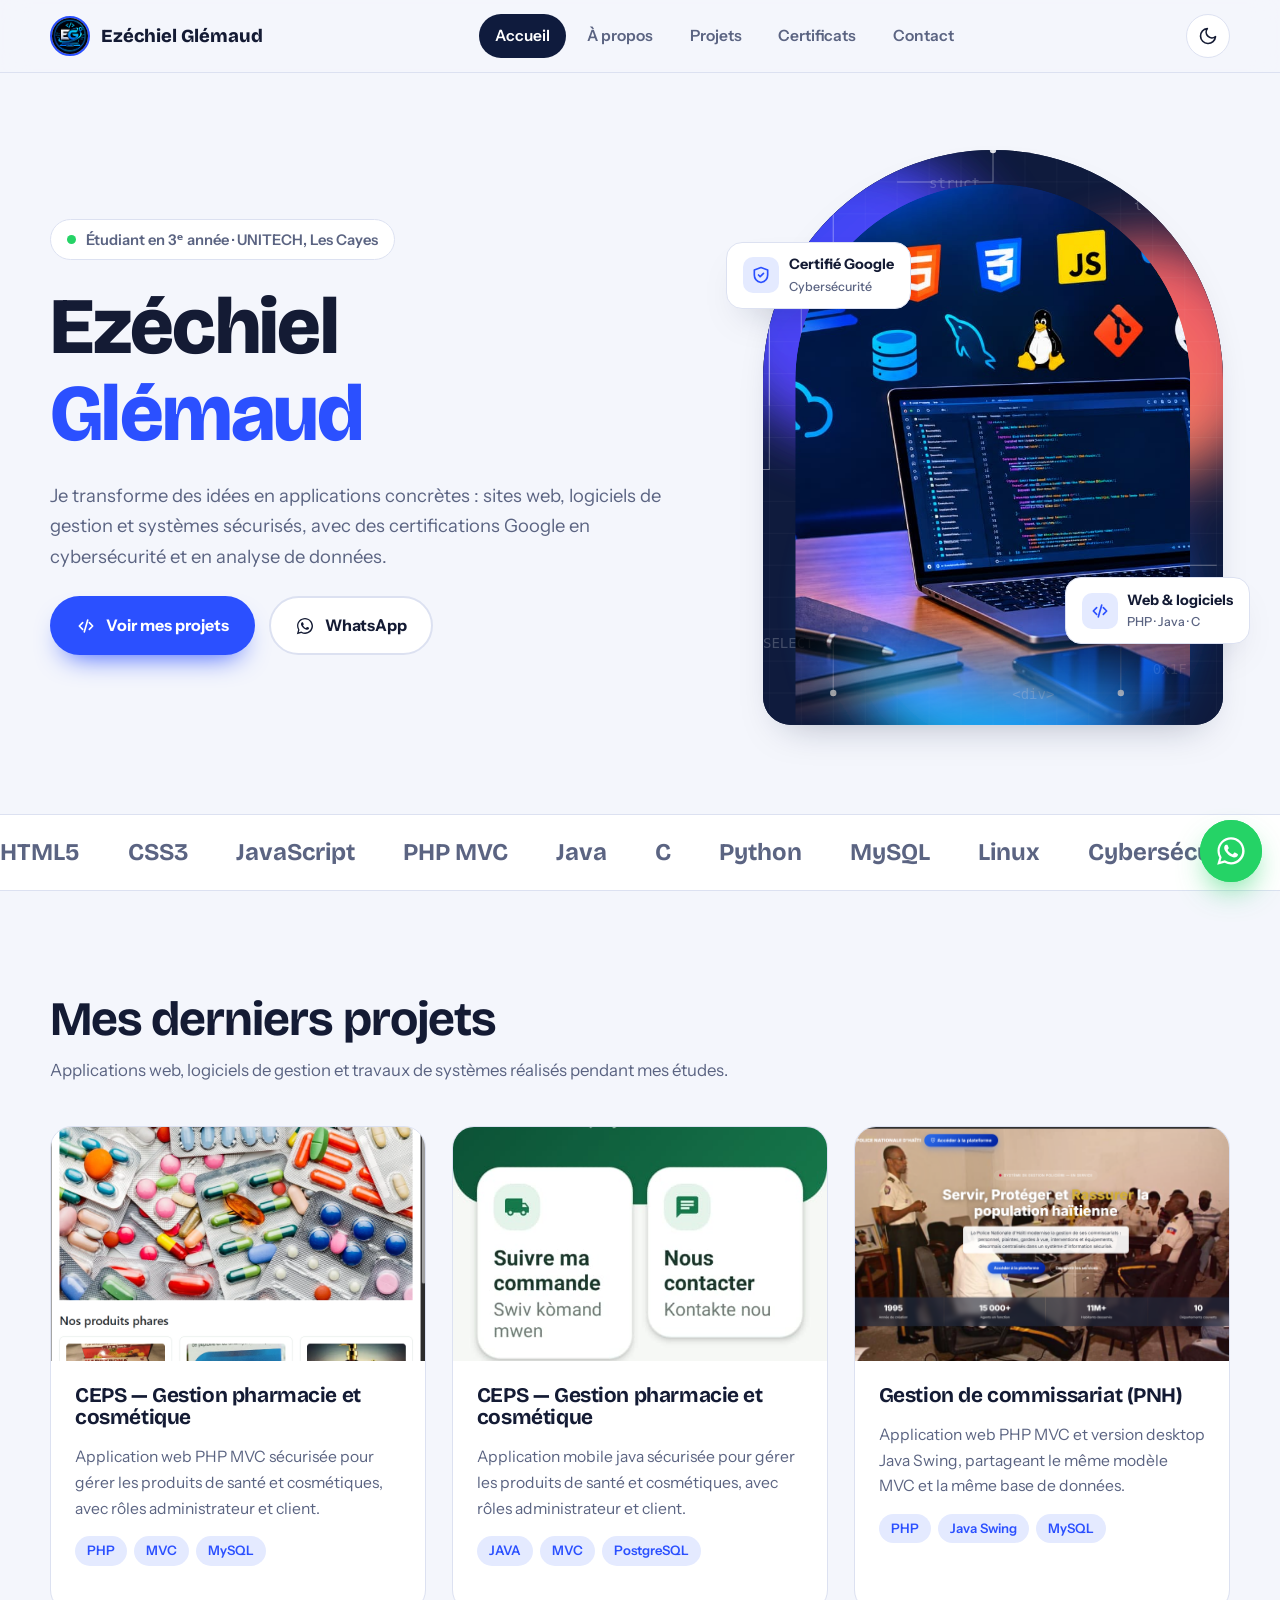
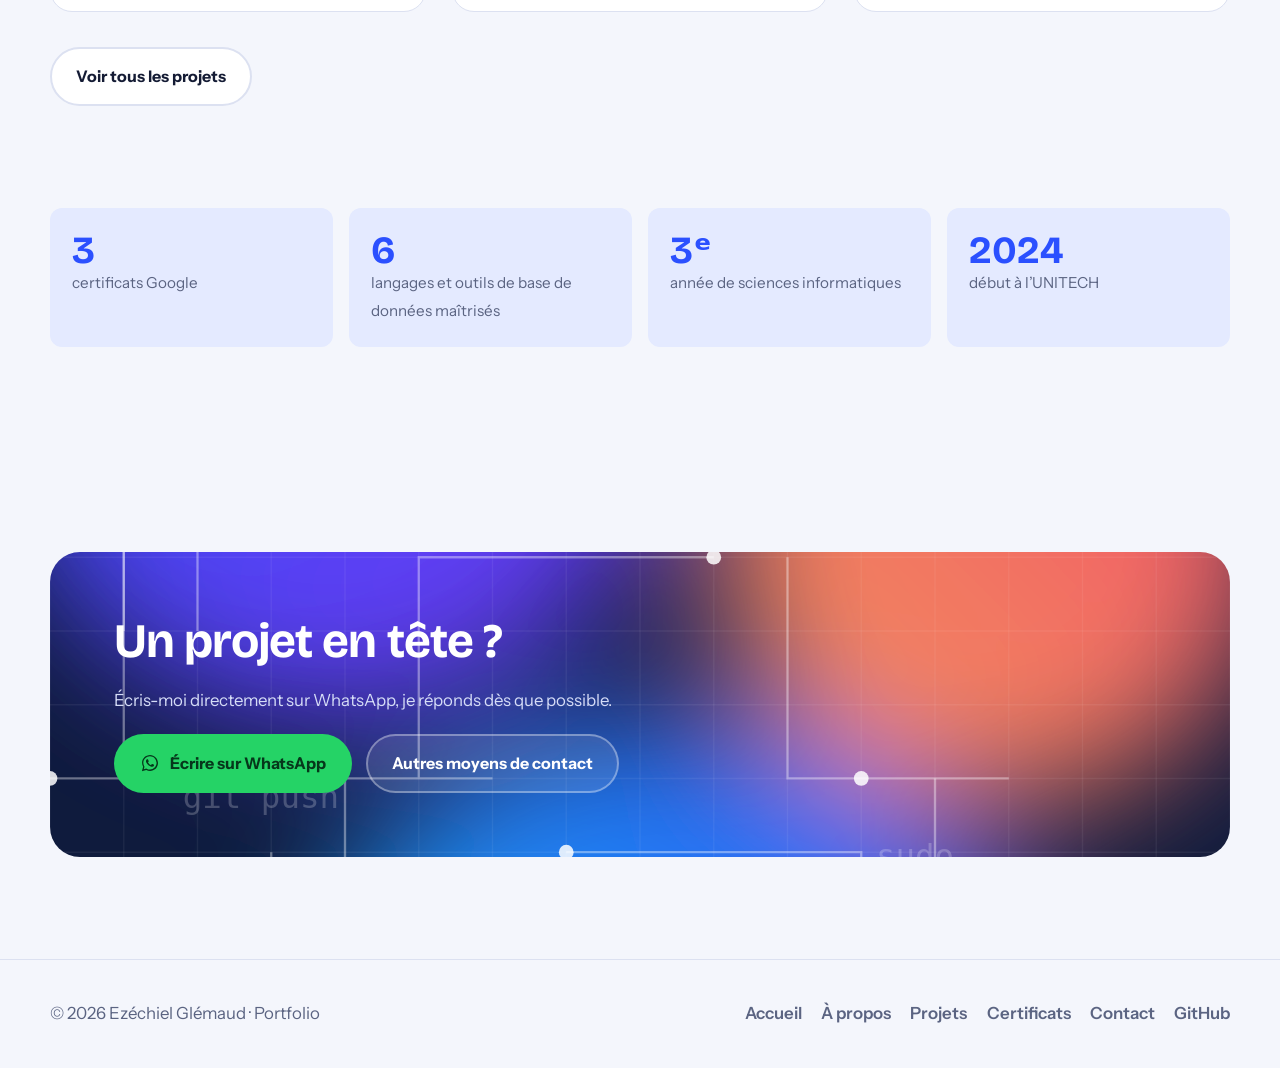
==== index.html @ d7ba4f1f "firjsjs" ====
<!DOCTYPE html>
<html lang="fr" data-theme="light">
<head>
<meta charset="UTF-8">
<meta name="viewport" content="width=device-width, initial-scale=1, viewport-fit=cover">
<title>Ezéchiel Glémaud — Développeur web &amp; cybersécurité</title>
<meta name="description" content="Portfolio d’Ezéchiel Glémaud, étudiant en sciences informatiques à l’UNITECH : développement web, bases de données et cybersécurité.">
<meta name="theme-color" content="#0F1B3D">
<link rel="icon" href="images/art/eg.jpeg">
<link rel="preconnect" href="https://fonts.googleapis.com">
<link rel="preconnect" href="https://fonts.gstatic.com" crossorigin>
<link href="https://fonts.googleapis.com/css2?family=Bricolage+Grotesque:opsz,wght@12..96,600;12..96,700;12..96,800&family=Instrument+Sans:wght@400;500;600;700&display=swap" rel="stylesheet">
<link rel="stylesheet" href="css/style.css">
<script>try{var t=localStorage.getItem('theme');if(t)document.documentElement.setAttribute('data-theme',t)}catch(e){}</script>
</head>
<body>
<div class="progress" aria-hidden="true"><span></span></div>
<a class="sr-only" href="#main">Aller au contenu</a>
<header class="site-header">
  <div class="wrap nav">
    <a class="brand" href="index.html" aria-label="Accueil"><img src="images/art/eg.jpeg" alt=""><span>Ezéchiel Glémaud</span></a>
    <ul class="nav-links" id="menu"><li><a href="index.html" aria-current="page">Accueil</a></li><li><a href="apropos.html">À propos</a></li><li><a href="projets.html">Projets</a></li><li><a href="certificats.html">Certificats</a></li><li><a href="contact.html">Contact</a></li></ul>
    <div class="nav-tools">
      <button class="icon-btn" type="button" data-theme-toggle aria-label="Changer de thème">
        <svg class="theme-moon" viewBox="0 0 24 24" fill="none" stroke="currentColor" stroke-width="2" stroke-linecap="round" stroke-linejoin="round"><path d="M21 12.8A9 9 0 1 1 11.2 3a7 7 0 0 0 9.8 9.8Z"/></svg>
        <svg class="theme-sun" viewBox="0 0 24 24" fill="none" stroke="currentColor" stroke-width="2" stroke-linecap="round" stroke-linejoin="round"><circle cx="12" cy="12" r="4"/><path d="M12 2v2M12 20v2M4.9 4.9l1.4 1.4M17.7 17.7l1.4 1.4M2 12h2M20 12h2M4.9 19.1l1.4-1.4M17.7 6.3l1.4-1.4"/></svg>
      </button>
      <button class="icon-btn menu-btn" type="button" aria-label="Ouvrir le menu" aria-expanded="false" aria-controls="menu">
        <svg viewBox="0 0 24 24" fill="none" stroke="currentColor" stroke-width="2" stroke-linecap="round"><path d="M4 7h16M4 12h16M4 17h16"/></svg>
      </button>
    </div>
  </div>
</header>
<main id="main">

<section class="hero">
  <div class="wrap hero-grid">
    <div class="hero-copy">
      <p class="hero-status"><i></i>Étudiant en 3ᵉ année · UNITECH, Les Cayes</p>
      <h1 class="hero-title"><span class="line"><span>Ezéchiel</span></span><span class="line"><span>Glémaud</span></span></h1>
      <p class="hero-lead">Je transforme des idées en applications concrètes : sites web, logiciels de gestion et systèmes sécurisés, avec des certifications Google en cybersécurité et en analyse de données.</p>
      <div class="btn-row">
        <a class="btn btn-primary" href="projets.html"><svg viewBox="0 0 24 24" fill="none" stroke="currentColor" stroke-width="2" stroke-linecap="round" stroke-linejoin="round" aria-hidden="true"><path d="m8 8-4 4 4 4M16 8l4 4-4 4M14 5l-4 14"/></svg>Voir mes projets</a>
        <a class="btn btn-ghost" data-link="whatsapp" href="#"><svg viewBox="0 0 32 32" fill="currentColor" aria-hidden="true"><path d="M16.04 3C9 3 3.28 8.72 3.28 15.76c0 2.25.59 4.45 1.71 6.38L3 29l7.05-1.85a12.74 12.74 0 0 0 6 1.53h.01c7.04 0 12.76-5.72 12.76-12.76C28.82 8.88 23.08 3 16.04 3Zm0 23.5h-.01a10.6 10.6 0 0 1-5.4-1.48l-.39-.23-4.18 1.1 1.12-4.07-.25-.42a10.57 10.57 0 0 1-1.62-5.64c0-5.85 4.76-10.6 10.62-10.6 2.84 0 5.5 1.1 7.5 3.1a10.52 10.52 0 0 1 3.1 7.5c0 5.85-4.77 10.74-10.49 10.74Zm5.82-7.94c-.32-.16-1.89-.93-2.18-1.04-.29-.11-.5-.16-.71.16-.21.32-.82 1.04-1 1.25-.19.21-.37.24-.69.08-.32-.16-1.35-.5-2.57-1.59-.95-.85-1.59-1.9-1.78-2.22-.19-.32-.02-.49.14-.65.14-.14.32-.37.48-.56.16-.19.21-.32.32-.53.11-.21.05-.4-.03-.56-.08-.16-.71-1.72-.98-2.35-.26-.62-.52-.53-.71-.54h-.61c-.21 0-.56.08-.85.4-.29.32-1.11 1.09-1.11 2.66s1.14 3.09 1.3 3.3c.16.21 2.24 3.42 5.43 4.8.76.33 1.35.52 1.81.67.76.24 1.45.21 2 .13.61-.09 1.89-.77 2.15-1.52.27-.75.27-1.39.19-1.52-.08-.13-.29-.21-.61-.37Z"/></svg>WhatsApp</a>
      </div>
    </div>
    <div class="hero-visual">
      <div class="hero-card">
        <img class="art" src="images/art/hero-art.svg" alt="">
        <img class="photo" src="images/art/accueil.jpeg" alt="informaticien">
      </div>
      <div class="float-chip chip-a"><span class="dot"><svg viewBox="0 0 24 24" fill="none" stroke="currentColor" stroke-width="2" stroke-linecap="round" stroke-linejoin="round" aria-hidden="true"><path d="M12 3l8 3v6c0 5-3.5 8-8 9-4.5-1-8-4-8-9V6l8-3Z"/><path d="m9 12 2 2 4-4"/></svg></span><span>Certifié Google<small>Cybersécurité</small></span></div>
      <div class="float-chip chip-b"><span class="dot"><svg viewBox="0 0 24 24" fill="none" stroke="currentColor" stroke-width="2" stroke-linecap="round" stroke-linejoin="round" aria-hidden="true"><path d="m8 8-4 4 4 4M16 8l4 4-4 4M14 5l-4 14"/></svg></span><span>Web &amp; logiciels<small>PHP · Java · C</small></span></div>
    </div>
  </div>
</section>

<div class="marquee" aria-hidden="true"><div class="marquee-track"><span>HTML5</span><span>CSS3</span><span>JavaScript</span><span>PHP MVC</span><span>Java</span><span>C</span><span>Python</span><span>MySQL</span><span>Linux</span><span>Cybersécurité</span><span>Git &amp; GitHub</span></div></div>

<section>
  <div class="wrap">
    <div class="section-head reveal">
      <h2>Mes derniers projets</h2>
      <p>Applications web, logiciels de gestion et travaux de systèmes réalisés pendant mes études.</p>
    </div>
    <div class="projects" id="featured"></div>
    <div class="btn-row reveal" style="margin-top:2.2rem"><a class="btn btn-ghost" href="projets.html">Voir tous les projets</a></div>
  </div>
</section>

<section style="padding-top:0">
  <div class="wrap">
    <div class="stats reveal">
      <div class="stat"><strong>3</strong><span>certificats Google</span></div>
      <div class="stat"><strong>6</strong><span>langages et outils de base de données maîtrisés</span></div>
      <div class="stat"><strong>3ᵉ</strong><span>année de sciences informatiques</span></div>
      <div class="stat"><strong>2024</strong><span>début à l’UNITECH</span></div>
    </div>
  </div>
</section>
<section>
  <div class="wrap">
    <div class="cta reveal">
      <h2>Un projet en tête ?</h2>
      <p>Écris-moi directement sur WhatsApp, je réponds dès que possible.</p>
      <div class="btn-row">
        <a class="btn btn-wa" data-link="whatsapp" href="#"><svg viewBox="0 0 32 32" fill="currentColor" aria-hidden="true"><path d="M16.04 3C9 3 3.28 8.72 3.28 15.76c0 2.25.59 4.45 1.71 6.38L3 29l7.05-1.85a12.74 12.74 0 0 0 6 1.53h.01c7.04 0 12.76-5.72 12.76-12.76C28.82 8.88 23.08 3 16.04 3Zm0 23.5h-.01a10.6 10.6 0 0 1-5.4-1.48l-.39-.23-4.18 1.1 1.12-4.07-.25-.42a10.57 10.57 0 0 1-1.62-5.64c0-5.85 4.76-10.6 10.62-10.6 2.84 0 5.5 1.1 7.5 3.1a10.52 10.52 0 0 1 3.1 7.5c0 5.85-4.77 10.74-10.49 10.74Zm5.82-7.94c-.32-.16-1.89-.93-2.18-1.04-.29-.11-.5-.16-.71.16-.21.32-.82 1.04-1 1.25-.19.21-.37.24-.69.08-.32-.16-1.35-.5-2.57-1.59-.95-.85-1.59-1.9-1.78-2.22-.19-.32-.02-.49.14-.65.14-.14.32-.37.48-.56.16-.19.21-.32.32-.53.11-.21.05-.4-.03-.56-.08-.16-.71-1.72-.98-2.35-.26-.62-.52-.53-.71-.54h-.61c-.21 0-.56.08-.85.4-.29.32-1.11 1.09-1.11 2.66s1.14 3.09 1.3 3.3c.16.21 2.24 3.42 5.43 4.8.76.33 1.35.52 1.81.67.76.24 1.45.21 2 .13.61-.09 1.89-.77 2.15-1.52.27-.75.27-1.39.19-1.52-.08-.13-.29-.21-.61-.37Z"/></svg>Écrire sur WhatsApp</a>
        <a class="btn btn-ghost" href="contact.html">Autres moyens de contact</a>
      </div>
    </div>
  </div>
</section>
</main>
<footer class="site-footer">
  <div class="wrap footer-row">
    <p>© <span data-year>2026</span> Ezéchiel Glémaud · Portfolio</p>
    <ul class="footer-links"><li><a href="index.html">Accueil</a></li><li><a href="apropos.html">À propos</a></li><li><a href="projets.html">Projets</a></li><li><a href="certificats.html">Certificats</a></li><li><a href="contact.html">Contact</a></li><li><a data-link="github" href="#">GitHub</a></li></ul>
  </div>
</footer>

<a class="wa-float" data-link="whatsapp" href="#" aria-label="Me contacter sur WhatsApp">
  <span class="wa-label">Discutons sur WhatsApp</span>
  <span class="wa-btn"><svg viewBox="0 0 32 32" fill="currentColor" aria-hidden="true"><path d="M16.04 3C9 3 3.28 8.72 3.28 15.76c0 2.25.59 4.45 1.71 6.38L3 29l7.05-1.85a12.74 12.74 0 0 0 6 1.53h.01c7.04 0 12.76-5.72 12.76-12.76C28.82 8.88 23.08 3 16.04 3Zm0 23.5h-.01a10.6 10.6 0 0 1-5.4-1.48l-.39-.23-4.18 1.1 1.12-4.07-.25-.42a10.57 10.57 0 0 1-1.62-5.64c0-5.85 4.76-10.6 10.62-10.6 2.84 0 5.5 1.1 7.5 3.1a10.52 10.52 0 0 1 3.1 7.5c0 5.85-4.77 10.74-10.49 10.74Zm5.82-7.94c-.32-.16-1.89-.93-2.18-1.04-.29-.11-.5-.16-.71.16-.21.32-.82 1.04-1 1.25-.19.21-.37.24-.69.08-.32-.16-1.35-.5-2.57-1.59-.95-.85-1.59-1.9-1.78-2.22-.19-.32-.02-.49.14-.65.14-.14.32-.37.48-.56.16-.19.21-.32.32-.53.11-.21.05-.4-.03-.56-.08-.16-.71-1.72-.98-2.35-.26-.62-.52-.53-.71-.54h-.61c-.21 0-.56.08-.85.4-.29.32-1.11 1.09-1.11 2.66s1.14 3.09 1.3 3.3c.16.21 2.24 3.42 5.43 4.8.76.33 1.35.52 1.81.67.76.24 1.45.21 2 .13.61-.09 1.89-.77 2.15-1.52.27-.75.27-1.39.19-1.52-.08-.13-.29-.21-.61-.37Z"/></svg></span>
</a>

<script src="js/config.js"></script>
<script src="js/main.js"></script>
<script src="js/projects-data.js"></script>
<script src="js/projects.js"></script>
</body>
</html>
---- css/style.css ----
/* ==========================================================
   Portfolio — Ezéchiel Glémaud
   Tokens → base → layout → composants → pages → responsive
   ========================================================== */
:root{
  --ink:#0F1B3D;
  --cobalt:#2B50FF;
  --cobalt-soft:#E4EAFF;
  --red:#E0314B;
  --bg:#F4F6FC;
  --card:#FFFFFF;
  --text:#141B34;
  --muted:#5B6482;
  --line:#DCE1F1;
  --shadow:0 18px 40px -22px rgba(15,27,61,.35);
  --radius:22px;
  --radius-sm:12px;
  --font-display:'Bricolage Grotesque','Segoe UI',system-ui,sans-serif;
  --font-body:'Instrument Sans','Segoe UI',system-ui,sans-serif;
  --wrap:1180px;
}
[data-theme="dark"]{
  --bg:#0A1128;
  --card:#121C3D;
  --text:#EAEFFF;
  --muted:#9AA6CC;
  --line:#22305F;
  --cobalt-soft:#1A2858;
  --shadow:0 18px 40px -22px rgba(0,0,0,.7);
}

*,*::before,*::after{box-sizing:border-box;margin:0;padding:0}
html{scroll-behavior:smooth;-webkit-text-size-adjust:100%}
body{
  font-family:var(--font-body);
  background:var(--bg);
  color:var(--text);
  line-height:1.65;
  font-size:1.05rem;
  overflow-x:hidden;
}
img,svg{display:block;max-width:100%}
a{color:inherit}
:focus-visible{outline:3px solid var(--cobalt);outline-offset:3px;border-radius:6px}
.sr-only{position:absolute;width:1px;height:1px;overflow:hidden;clip:rect(0 0 0 0);white-space:nowrap}

h1,h2,h3{font-family:var(--font-display);line-height:1.08;letter-spacing:-.02em}
h1{font-size:clamp(2.6rem,6.4vw,5rem);font-weight:800}
h2{font-size:clamp(1.9rem,4vw,3rem);font-weight:700}
h3{font-size:1.3rem;font-weight:700}
p{max-width:68ch}

.wrap{width:min(var(--wrap),100% - 2.5rem);margin-inline:auto}
section{padding-block:clamp(3.5rem,8vw,6.5rem)}
.section-head{margin-bottom:2.6rem;display:grid;gap:.7rem}
.section-head p{color:var(--muted)}

/* ---------- barre de progression ---------- */
.progress{position:fixed;inset:0 0 auto 0;height:4px;z-index:200;background:transparent}
.progress span{display:block;height:100%;width:0;background:linear-gradient(90deg,var(--cobalt),var(--red))}

/* ---------- navigation ---------- */
.site-header{
  position:sticky;top:0;z-index:100;
  backdrop-filter:blur(14px);
  background:color-mix(in srgb,var(--bg) 82%,transparent);
  border-bottom:1px solid var(--line);
}
.nav{display:flex;align-items:center;justify-content:space-between;gap:1rem;height:72px}
.brand{display:flex;align-items:center;gap:.7rem;text-decoration:none;font-family:var(--font-display);font-weight:800;font-size:1.15rem}
.brand img{width:40px;height:40px;border-radius:50%;object-fit:cover;object-position:50% 20%;border:2px solid var(--cobalt)}
.nav-links{display:flex;align-items:center;gap:.3rem;list-style:none}
.nav-links a{
  display:block;padding:.55rem 1rem;border-radius:999px;text-decoration:none;font-weight:600;font-size:.97rem;color:var(--muted);
  transition:background .2s,color .2s;
}
.nav-links a:hover{background:var(--cobalt-soft);color:var(--text)}
.nav-links a[aria-current="page"]{background:var(--ink);color:#fff}
[data-theme="dark"] .nav-links a[aria-current="page"]{background:var(--cobalt)}
.nav-tools{display:flex;align-items:center;gap:.6rem}
.icon-btn{
  width:44px;height:44px;border-radius:50%;border:1px solid var(--line);background:var(--card);color:var(--text);
  display:grid;place-items:center;cursor:pointer;transition:transform .2s,border-color .2s;
}
.icon-btn:hover{border-color:var(--cobalt);transform:translateY(-2px)}
.icon-btn svg{width:20px;height:20px}
.menu-btn{display:none}
.theme-sun{display:none}
[data-theme="dark"] .theme-sun{display:block}
[data-theme="dark"] .theme-moon{display:none}

/* ---------- boutons ---------- */
.btn{
  display:inline-flex;align-items:center;gap:.6rem;padding:.9rem 1.5rem;border-radius:999px;
  font-weight:700;font-size:1rem;text-decoration:none;border:2px solid transparent;cursor:pointer;
  font-family:inherit;transition:transform .2s,box-shadow .2s,background .2s;
}
.btn:hover{transform:translateY(-3px)}
.btn-primary{background:var(--cobalt);color:#fff;box-shadow:0 14px 28px -14px var(--cobalt)}
.btn-ghost{border-color:var(--line);background:var(--card);color:var(--text)}
.btn-ghost:hover{border-color:var(--cobalt)}
.btn-wa{background:#25D366;color:#06371b}
.btn svg{width:20px;height:20px}
.btn-row{display:flex;flex-wrap:wrap;gap:.9rem}

/* ---------- hero ---------- */
.hero{padding-block:clamp(2.5rem,6vw,5rem) clamp(3rem,7vw,6rem);position:relative}
.hero-grid{display:grid;grid-template-columns:1.15fr .85fr;gap:clamp(2rem,5vw,4.5rem);align-items:center}
.hero-copy{display:grid;gap:1.5rem}
.hero-status{
  display:inline-flex;align-items:center;gap:.6rem;width:fit-content;padding:.45rem 1rem;border-radius:999px;
  background:var(--card);border:1px solid var(--line);font-weight:600;font-size:.92rem;color:var(--muted);
}
.hero-status i{width:9px;height:9px;border-radius:50%;background:#25D366;box-shadow:0 0 0 0 rgba(37,211,102,.6);animation:pulse 2.2s infinite}
@keyframes pulse{70%{box-shadow:0 0 0 10px rgba(37,211,102,0)}100%{box-shadow:0 0 0 0 rgba(37,211,102,0)}}
.hero h1 .line{display:block;overflow:hidden}
.hero h1 .line span{display:block;transform:translateY(105%);animation:rise .9s cubic-bezier(.2,.8,.2,1) forwards}
.hero h1 .line:nth-child(2) span{animation-delay:.12s;color:var(--cobalt)}
@keyframes rise{to{transform:none}}
.hero-role{font-family:var(--font-display);font-size:clamp(1.2rem,2.4vw,1.7rem);font-weight:600;min-height:2.2rem}
.hero-role .typed::after{content:"";display:inline-block;width:3px;height:1.1em;background:var(--cobalt);margin-left:4px;vertical-align:-.15em;animation:blink 1s steps(1) infinite}
@keyframes blink{50%{opacity:0}}
.hero-lead{color:var(--muted);font-size:1.15rem}
.hero-copy > *{opacity:0;animation:fade .8s ease forwards}
.hero-copy > *:nth-child(1){animation-delay:.05s}
.hero-copy > .hero-title{opacity:1;animation:none}
.hero-copy > *:nth-child(3){animation-delay:.45s}
.hero-copy > *:nth-child(4){animation-delay:.6s}
.hero-copy > *:nth-child(5){animation-delay:.75s}
@keyframes fade{to{opacity:1}}

.hero-visual{position:relative;justify-self:center;width:min(100%,460px);aspect-ratio:4/5;perspective:900px}
.hero-card{
  position:absolute;inset:0;border-radius:230px 230px 28px 28px;overflow:hidden;background:var(--ink);
  box-shadow:var(--shadow);transform-style:preserve-3d;transition:transform .15s ease-out;
}
.hero-card .art{position:absolute;inset:0;width:100%;height:100%;object-fit:cover}
.hero-card .photo{
  position:absolute;left:50%;bottom:0;width:86%;height:94%;transform:translateX(-50%);
  object-fit:cover;object-position:50% 0;border-radius:200px 200px 0 0;
  -webkit-mask-image:linear-gradient(#000 80%,transparent);mask-image:linear-gradient(#000 80%,transparent);
}
.float-chip{
  position:absolute;display:flex;align-items:center;gap:.6rem;padding:.65rem 1rem;border-radius:16px;
  background:var(--card);border:1px solid var(--line);box-shadow:var(--shadow);font-weight:700;font-size:.9rem;
  animation:bob 5s ease-in-out infinite;
}
.float-chip small{display:block;color:var(--muted);font-weight:500;font-size:.78rem}
.float-chip .dot{width:36px;height:36px;border-radius:10px;display:grid;place-items:center;background:var(--cobalt-soft);color:var(--cobalt)}
.float-chip .dot svg{width:20px;height:20px}
.chip-a{left:-8%;top:16%}
.chip-b{right:-6%;bottom:14%;animation-delay:-2.4s}
@keyframes bob{50%{transform:translateY(-10px)}}

/* ---------- bandeau compétences ---------- */
.marquee{border-block:1px solid var(--line);overflow:hidden;padding:1.1rem 0;background:var(--card)}
.marquee-track{display:flex;gap:3rem;width:max-content;animation:scroll 32s linear infinite}

.marquee span{font-family:var(--font-display);font-size:1.5rem;font-weight:700;white-space:nowrap;color:var(--muted)}
.marquee span::after{margin-left:3rem;color:var(--red)}
@keyframes scroll{to{transform:translateX(-50%)}}

/* ---------- cartes & grilles ---------- */
.card{background:var(--card);border:1px solid var(--line);border-radius:var(--radius);padding:1.8rem}
.grid-3{display:grid;grid-template-columns:repeat(3,1fr);gap:1.4rem}
.grid-2{display:grid;grid-template-columns:repeat(2,1fr);gap:1.4rem}

.stats{display:grid;grid-template-columns:repeat(4,1fr);gap:1rem}
.stat{padding:1.4rem;border-radius:var(--radius-sm);background:var(--cobalt-soft)}
.stat strong{display:block;font-family:var(--font-display);font-size:2.4rem;line-height:1;color:var(--cobalt)}
.stat span{color:var(--muted);font-size:.95rem}

/* ---------- projets ---------- */
.projects{display:grid;grid-template-columns:repeat(3,1fr);gap:1.6rem}
.project{
  background:var(--card);border:1px solid var(--line);border-radius:var(--radius);overflow:hidden;
  display:flex;flex-direction:column;transition:transform .3s,box-shadow .3s;
}
.project:hover{transform:translateY(-6px);box-shadow:var(--shadow)}
.project-cover{aspect-ratio:16/10;overflow:hidden;background:var(--ink)}
.project-cover img{width:100%;height:100%;object-fit:cover;transition:transform .6s}
.project:hover .project-cover img{transform:scale(1.06)}
.project-body{padding:1.5rem;display:flex;flex-direction:column;gap:.9rem;flex:1}
.project-body p{color:var(--muted);font-size:.98rem}
.tags{display:flex;flex-wrap:wrap;gap:.45rem}
.tag{padding:.25rem .75rem;border-radius:999px;background:var(--cobalt-soft);color:var(--cobalt);font-weight:600;font-size:.82rem}
[data-theme="dark"] .tag{color:#9DB2FF}
.project-links{margin-top:auto;display:flex;gap:.6rem;flex-wrap:wrap;padding-top:.4rem}
.link-pill{
  display:inline-flex;align-items:center;gap:.45rem;padding:.5rem 1rem;border-radius:999px;border:1px solid var(--line);
  text-decoration:none;font-weight:700;font-size:.9rem;transition:background .2s,border-color .2s;
}
.link-pill:hover{border-color:var(--cobalt);background:var(--cobalt-soft)}
.link-pill svg{width:17px;height:17px}
.del-btn{margin-left:auto;border:0;background:transparent;color:var(--red);font:inherit;font-weight:700;font-size:.85rem;cursor:pointer}

.toolbar{display:flex;flex-wrap:wrap;gap:.6rem;align-items:center;justify-content:space-between;margin-bottom:2rem}
.filters{display:flex;flex-wrap:wrap;gap:.5rem}
.filter{
  padding:.55rem 1.1rem;border-radius:999px;border:1px solid var(--line);background:var(--card);color:var(--text);
  font:inherit;font-weight:600;font-size:.93rem;cursor:pointer;transition:all .2s;
}
.filter:hover{border-color:var(--cobalt)}
.filter.active{background:var(--ink);color:#fff;border-color:var(--ink)}
[data-theme="dark"] .filter.active{background:var(--cobalt);border-color:var(--cobalt)}
.empty{padding:3rem;text-align:center;color:var(--muted);border:2px dashed var(--line);border-radius:var(--radius)}

/* ---------- formulaire / dialog ---------- */
dialog{
  border:0;border-radius:var(--radius);padding:0;width:min(560px,calc(100% - 2rem));background:var(--card);color:var(--text);
  box-shadow:0 40px 80px -20px rgba(0,0,0,.5);margin:auto;
}
dialog::backdrop{background:rgba(10,17,40,.6);backdrop-filter:blur(4px)}
dialog[open]{animation:pop .3s cubic-bezier(.2,.8,.2,1)}
@keyframes pop{from{opacity:0;transform:translateY(18px) scale(.97)}}
.form{display:grid;gap:1rem;padding:1.8rem}
.field{display:grid;gap:.4rem}
.field label{font-weight:700;font-size:.92rem}
.field input,.field select,.field textarea{
  width:100%;padding:.8rem 1rem;border-radius:var(--radius-sm);border:1.5px solid var(--line);
  background:var(--bg);color:var(--text);font:inherit;
}
.field textarea{min-height:120px;resize:vertical}
.field input:focus,.field select:focus,.field textarea:focus{outline:none;border-color:var(--cobalt);box-shadow:0 0 0 4px var(--cobalt-soft)}
.field small{color:var(--muted)}
.form-actions{display:flex;gap:.7rem;justify-content:flex-end;flex-wrap:wrap}

/* ---------- timeline ---------- */
.timeline{position:relative;display:grid;gap:1.6rem;padding-left:2.2rem}
.timeline::before{content:"";position:absolute;left:8px;top:8px;bottom:8px;width:3px;border-radius:3px;background:linear-gradient(var(--cobalt),var(--red))}
.t-item{position:relative}
.t-item::before{content:"";position:absolute;left:-2.2rem;top:.45rem;width:19px;height:19px;border-radius:50%;background:var(--bg);border:4px solid var(--cobalt)}
.t-date{display:inline-block;font-weight:700;color:var(--cobalt);margin-bottom:.3rem}
.t-item h3{margin-bottom:.2rem}
.t-item .where{color:var(--muted);font-weight:600;margin-bottom:.5rem}

/* ---------- compétences ---------- */
.skill-group h3{margin-bottom:1rem}
.chips{display:flex;flex-wrap:wrap;gap:.55rem}
.chip{padding:.5rem 1rem;border-radius:12px;background:var(--cobalt-soft);font-weight:600;font-size:.95rem}

/* ---------- certificats ---------- */
.certs{display:grid;grid-template-columns:repeat(3,1fr);gap:1.6rem}
.cert{background:var(--card);border:1px solid var(--line);border-radius:var(--radius);overflow:hidden;display:flex;flex-direction:column}
.cert button{border:0;padding:0;background:#fff;cursor:zoom-in;display:block}
.cert img{width:100%;aspect-ratio:4/3;object-fit:cover;transition:transform .5s}
.cert button:hover img{transform:scale(1.04)}
.cert-body{padding:1.3rem;display:grid;gap:.4rem}
.cert-body p{color:var(--muted);font-size:.95rem}
.lightbox{width:min(1100px,calc(100% - 1.5rem));background:transparent;box-shadow:none}
.lightbox img{width:100%;border-radius:var(--radius-sm)}
.lightbox .close{position:absolute;top:.6rem;right:.6rem}

/* ---------- contact ---------- */
.contact-grid{display:grid;grid-template-columns:.9fr 1.1fr;gap:2rem;align-items:start}
.contact-list{display:grid;gap:1rem}
.contact-item{display:flex;gap:1rem;align-items:center;padding:1.1rem 1.3rem;text-decoration:none;transition:transform .2s,border-color .2s}
a.contact-item:hover{transform:translateX(6px);border-color:var(--cobalt)}
.contact-item .ico{width:46px;height:46px;border-radius:14px;background:var(--cobalt-soft);color:var(--cobalt);display:grid;place-items:center;flex:none}
.contact-item .ico svg{width:22px;height:22px}
.contact-item strong{display:block}
.contact-item span{color:var(--muted);font-size:.95rem;word-break:break-word}

/* ---------- bandeau appel à l'action ---------- */
.cta{
  position:relative;overflow:hidden;border-radius:calc(var(--radius) + 8px);padding:clamp(2rem,6vw,4rem);
  color:#fff;background:var(--ink) url(../images/art/hero-art.svg) center/cover;
  display:grid;gap:1.2rem;justify-items:start;
}
.cta p{color:#D5DCF7}
.cta .btn-ghost{background:rgba(255,255,255,.1);color:#fff;border-color:rgba(255,255,255,.35)}

/* ---------- pied de page ---------- */
.site-footer{border-top:1px solid var(--line);padding-block:2.5rem;color:var(--muted)}
.footer-row{display:flex;flex-wrap:wrap;gap:1.2rem;justify-content:space-between;align-items:center}
.footer-links{display:flex;gap:1.2rem;flex-wrap:wrap;list-style:none}
.footer-links a{text-decoration:none;font-weight:600}
.footer-links a:hover{color:var(--cobalt)}

/* ---------- en-tête de page interne ---------- */
.page-hero{padding-block:clamp(3rem,7vw,5.5rem) 1rem}
.page-hero p{color:var(--muted);font-size:1.15rem;margin-top:1rem}
.about-grid{display:grid;grid-template-columns:.8fr 1.2fr;gap:clamp(2rem,5vw,4rem);align-items:start}
.about-photo{position:sticky;top:96px;border-radius:var(--radius);overflow:hidden;box-shadow:var(--shadow);aspect-ratio:4/5}
.about-photo img{width:100%;height:100%;object-fit:cover;object-position:50% 10%}
.prose{display:grid;gap:1.1rem}
.prose p{color:var(--muted)}
.prose p:first-child{color:var(--text);font-size:1.25rem}

/* ---------- WhatsApp flottant ---------- */
.wa-float{
  position:fixed;right:max(1.1rem,env(safe-area-inset-right));bottom:max(1.1rem,env(safe-area-inset-bottom));z-index:150;
  display:flex;align-items:center;gap:.7rem;text-decoration:none;
}
.wa-label{
  background:var(--card);color:var(--text);padding:.55rem 1rem;border-radius:999px;font-weight:700;font-size:.9rem;
  border:1px solid var(--line);box-shadow:var(--shadow);opacity:0;transform:translateX(12px);transition:all .3s;pointer-events:none;white-space:nowrap;
}
.wa-float:hover .wa-label,.wa-float:focus-visible .wa-label{opacity:1;transform:none}
.wa-btn{
  position:relative;width:62px;height:62px;border-radius:50%;background:#25D366;color:#fff;display:grid;place-items:center;
  box-shadow:0 14px 30px -8px rgba(37,211,102,.7);transition:transform .25s;
}
.wa-btn::before{content:"";position:absolute;inset:0;border-radius:50%;background:#25D366;z-index:-1;animation:ring 2.6s ease-out infinite}
@keyframes ring{from{transform:scale(1);opacity:.55}to{transform:scale(1.7);opacity:0}}
.wa-float:hover .wa-btn{transform:scale(1.1) rotate(-6deg)}
.wa-btn svg{width:34px;height:34px}

/* ---------- apparition au défilement (sobre) ---------- */
.reveal{opacity:0;transform:translateY(22px);transition:opacity .7s ease,transform .7s ease}
.reveal.in{opacity:1;transform:none}

/* ---------- responsive ---------- */
@media (max-width:1020px){
  .projects,.certs,.grid-3{grid-template-columns:repeat(2,1fr)}
  .stats{grid-template-columns:repeat(2,1fr)}
}
@media (max-width:860px){
  .hero-grid,.about-grid,.contact-grid{grid-template-columns:1fr}
  .hero-visual{order:-1;width:min(78%,380px)}
  .chip-a{left:-4%}.chip-b{right:-4%}
  .about-photo{position:relative;top:0;max-width:420px}
  .menu-btn{display:grid}
  .nav-links{
    position:absolute;left:0;right:0;top:72px;flex-direction:column;align-items:stretch;gap:.2rem;padding:1rem 1.25rem 1.4rem;
    background:var(--bg);border-bottom:1px solid var(--line);
    clip-path:inset(0 0 100% 0);visibility:hidden;transition:clip-path .35s ease,visibility .35s;
  }
  .nav-links.open{clip-path:inset(0);visibility:visible}
  .nav-links a{padding:.9rem 1rem;font-size:1.05rem}
}
@media (max-width:620px){
  body{font-size:1rem}
  .projects,.certs,.grid-3,.grid-2{grid-template-columns:1fr}
  .stats{grid-template-columns:1fr 1fr}
  .btn{width:100%;justify-content:center}
  .btn-row{flex-direction:column}
  .wa-label{display:none}
  .wa-btn{width:56px;height:56px}
  .chip-a,.chip-b{display:none}
  .brand span{display:none}
}

@media (prefers-reduced-motion:reduce){
  *,*::before,*::after{animation:none!important;transition:none!important;scroll-behavior:auto!important}
  .hero h1 .line span{transform:none}
  .hero-copy > *{opacity:1}
  .reveal{opacity:1;transform:none}
}
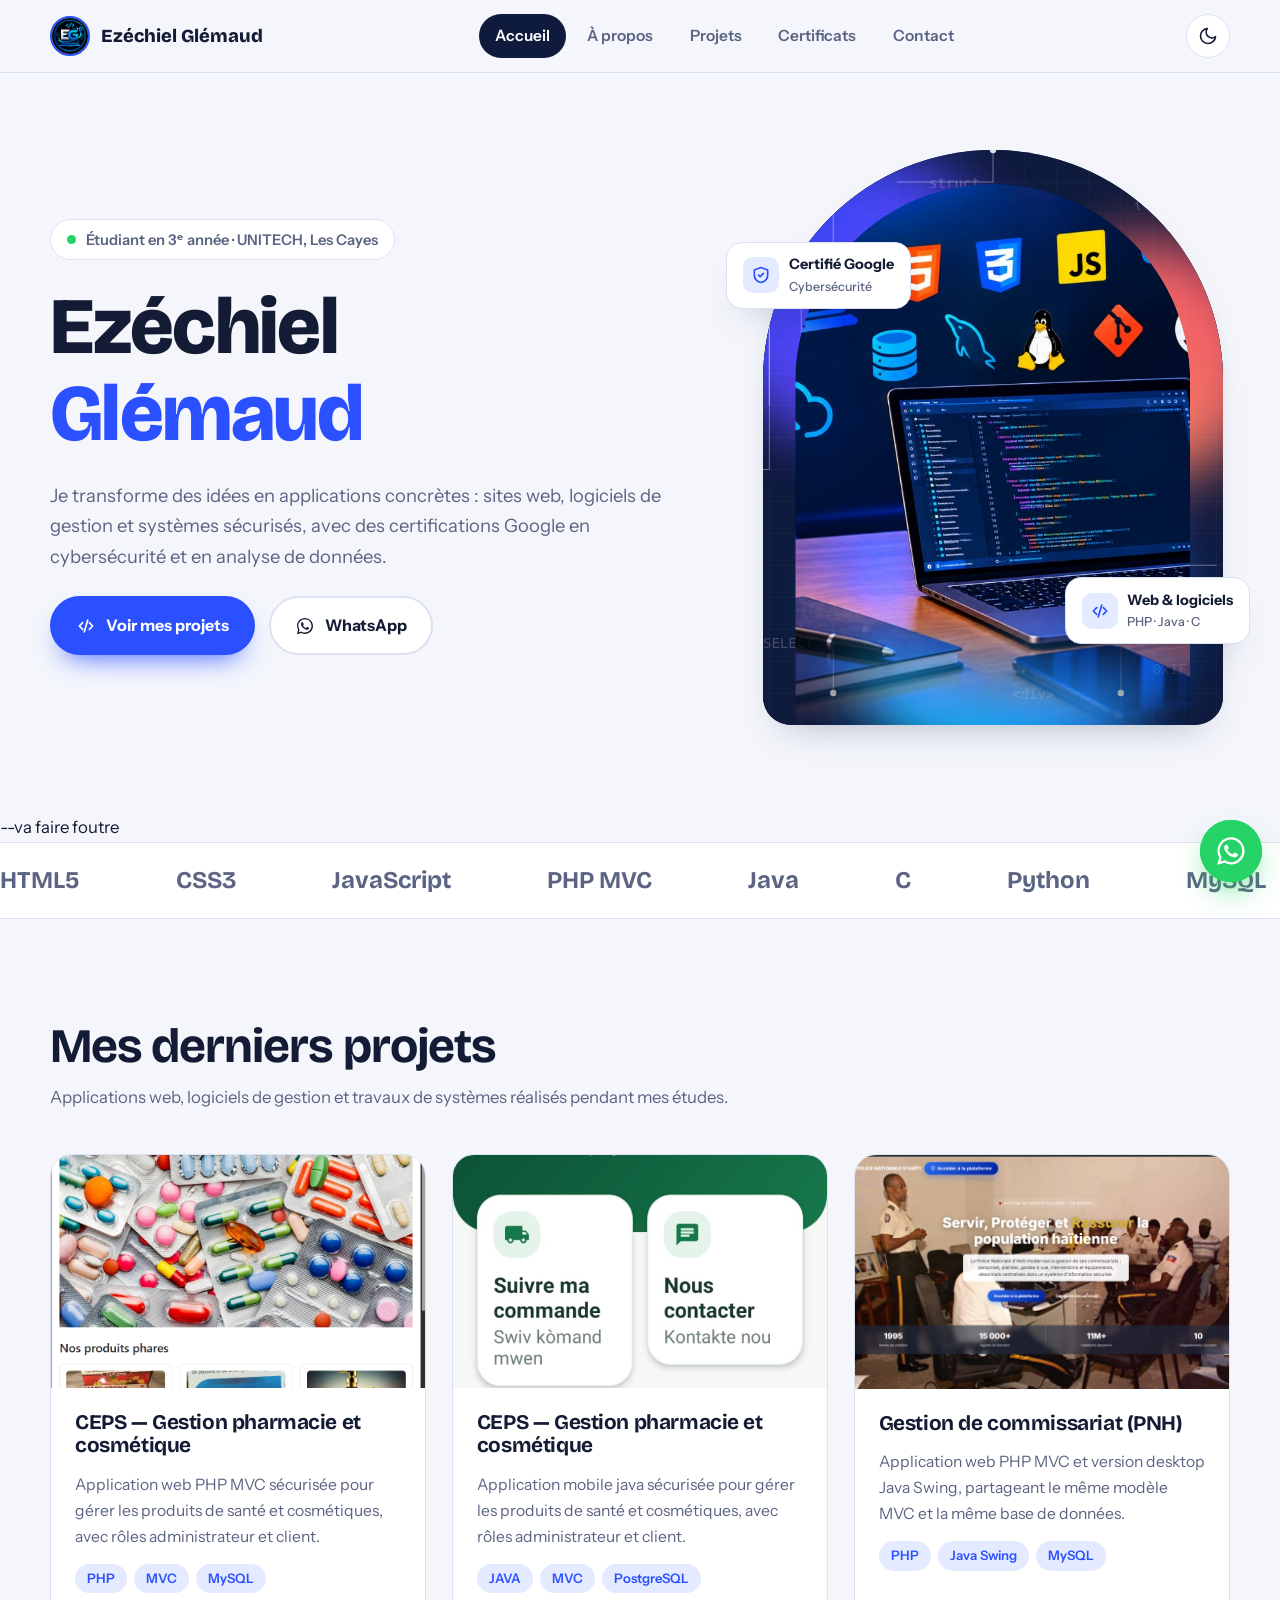
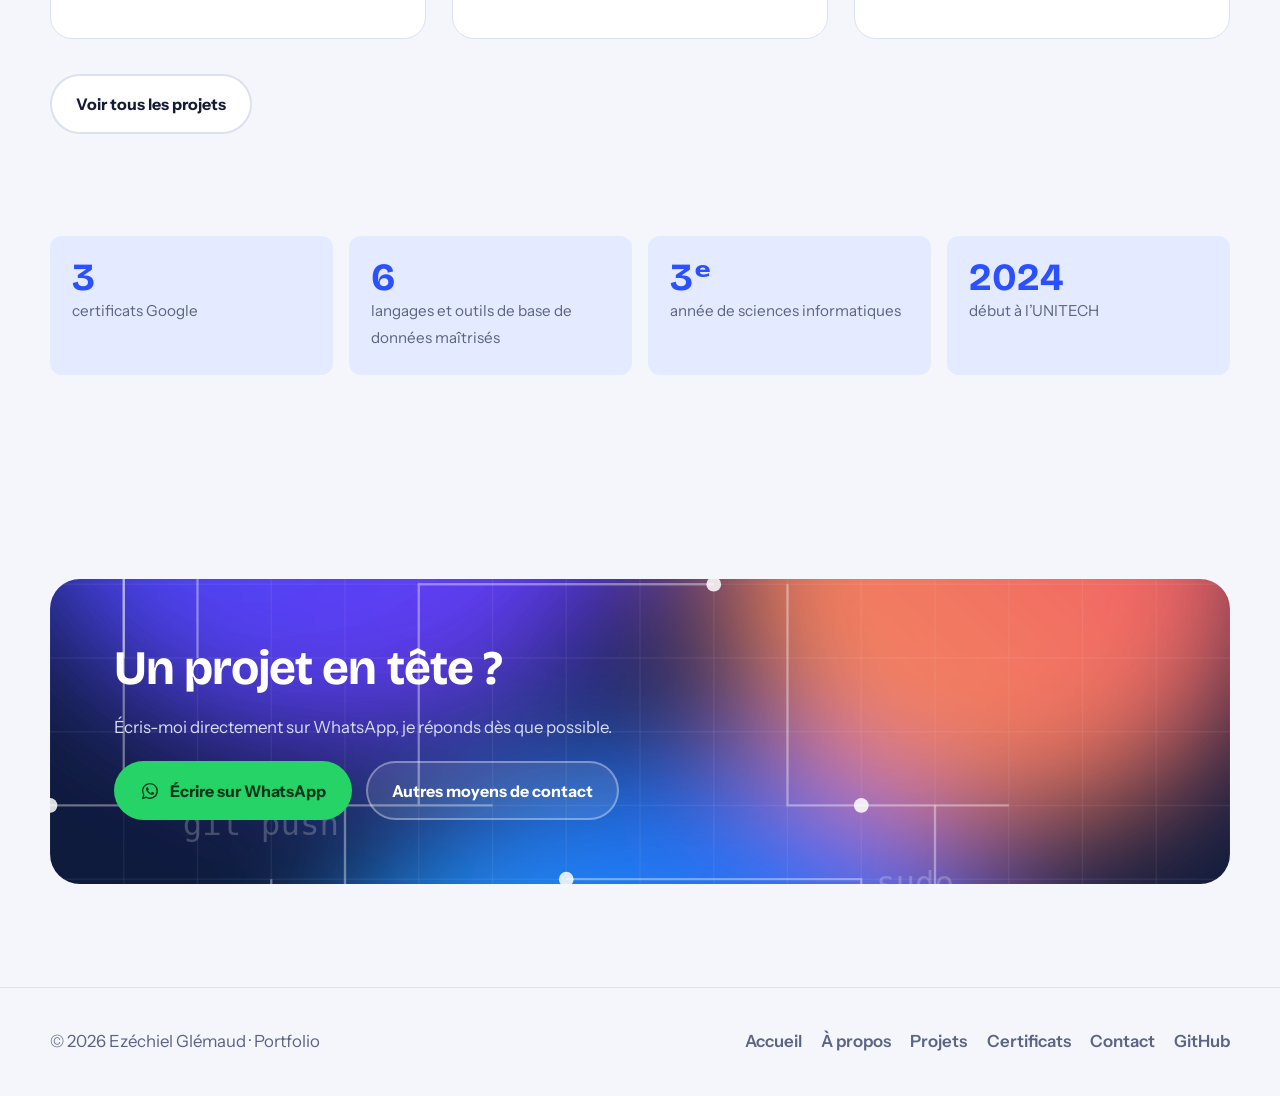
==== commit 57cd01af: "jsjjsjjs" ====
--- a/index.html
+++ b/index.html
@@ -54,6 +54,7 @@
     </div>
   </div>
 </section>
+--va faire foutre
 
 <div class="marquee" aria-hidden="true"><div class="marquee-track"><span>HTML5</span><span>CSS3</span><span>JavaScript</span><span>PHP MVC</span><span>Java</span><span>C</span><span>Python</span><span>MySQL</span><span>Linux</span><span>Cybersécurité</span><span>Git &amp; GitHub</span></div></div>
 
--- a/css/style.css
+++ b/css/style.css
@@ -154,7 +154,17 @@
 
 /* ---------- bandeau compétences ---------- */
 .marquee{border-block:1px solid var(--line);overflow:hidden;padding:1.1rem 0;background:var(--card)}
-.marquee-track{display:flex;gap:3rem;width:max-content;animation:scroll 32s linear infinite}
+.marquee-track{display:flex;width:max-content;animation:scroll 32s linear infinite}
+.marquee span{
+  font-family:var(--font-display);font-size:1.5rem;font-weight:700;
+  white-space:nowrap;color:var(--muted);padding-right:3rem;
+}
+.marquee span::after{content:"";margin-left:3rem;color:var(--red)}
+@keyframes scroll{to{transform:translateX(-50%)}}
+
+@media (hover:hover){
+  .marquee:hover .marquee-track{animation-play-state:paused}
+}
 
 .marquee span{font-family:var(--font-display);font-size:1.5rem;font-weight:700;white-space:nowrap;color:var(--muted)}
 .marquee span::after{margin-left:3rem;color:var(--red)}
@@ -341,9 +351,14 @@
   .brand span{display:none}
 }
 
+
 @media (prefers-reduced-motion:reduce){
   *,*::before,*::after{animation:none!important;transition:none!important;scroll-behavior:auto!important}
   .hero h1 .line span{transform:none}
   .hero-copy > *{opacity:1}
   .reveal{opacity:1;transform:none}
 }
+
+@media (prefers-reduced-motion:reduce){
+  .marquee-track{animation:scroll 60s linear infinite!important}
+}
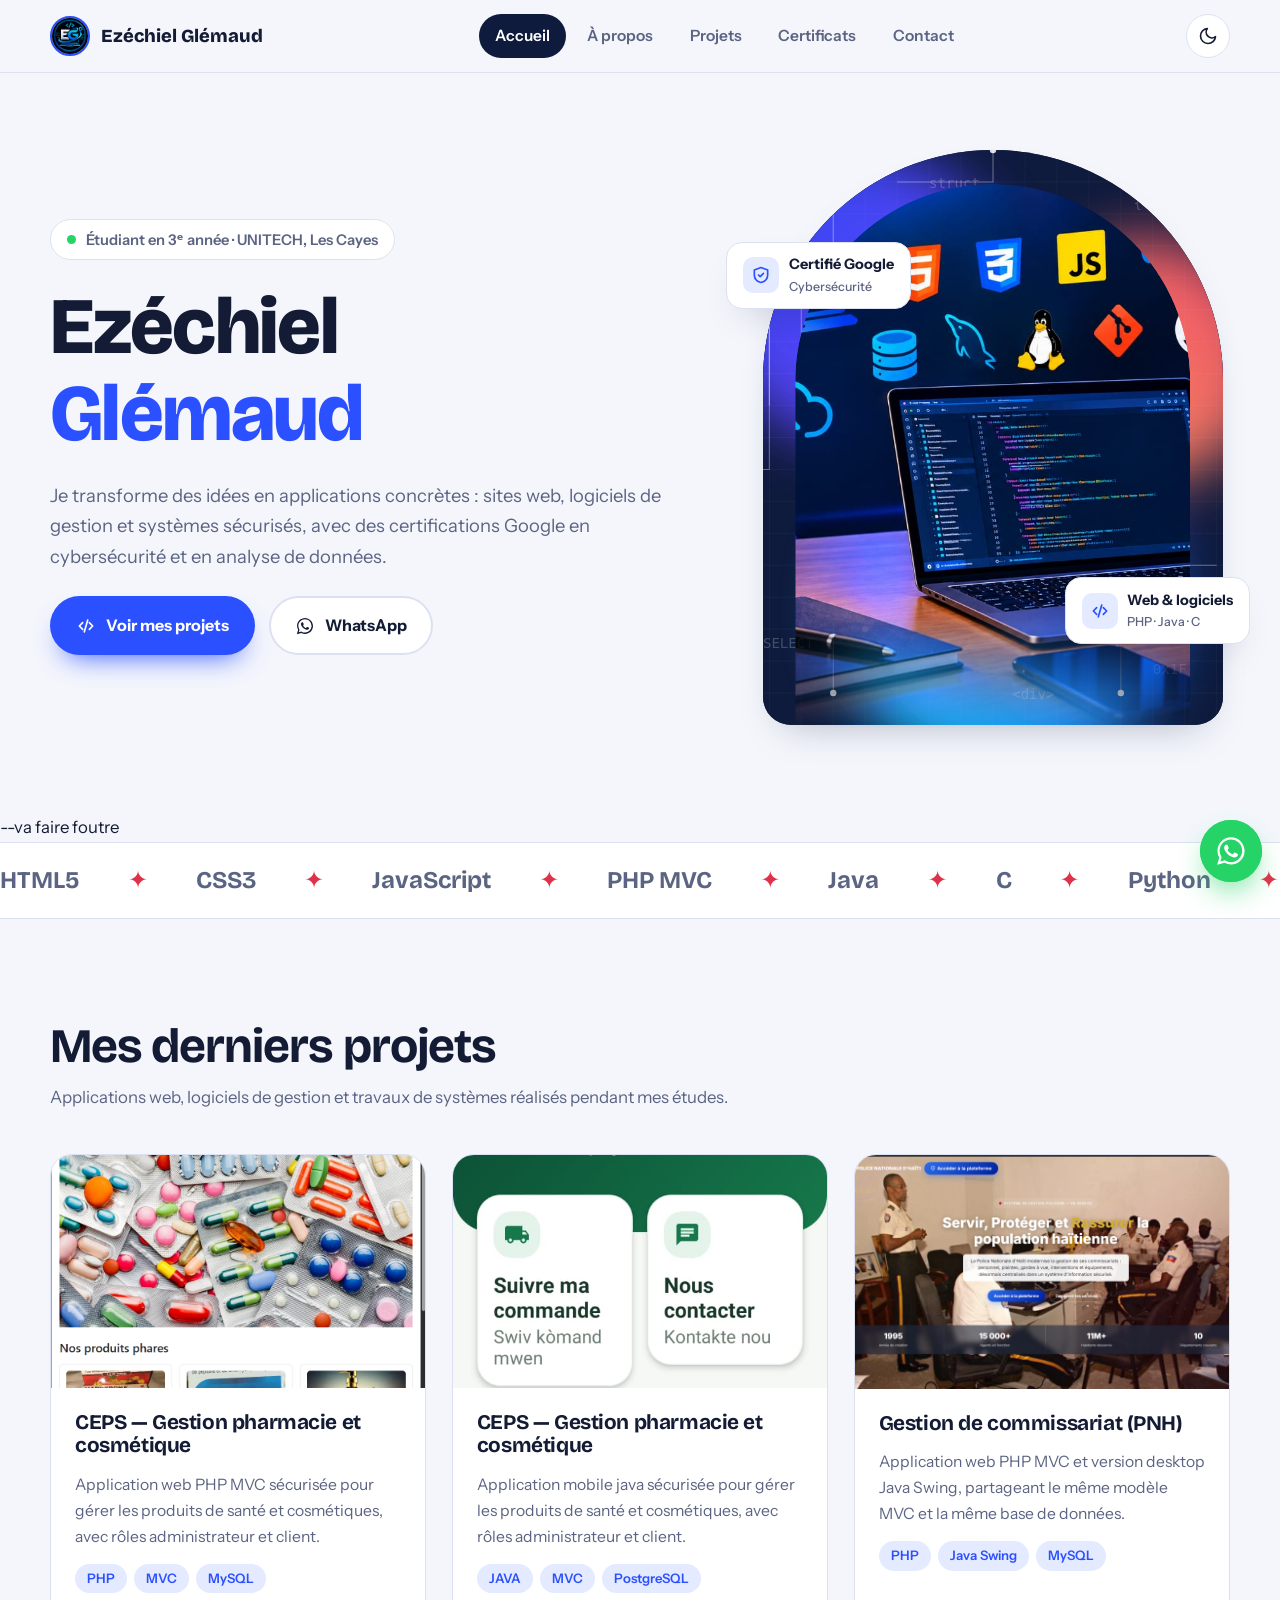
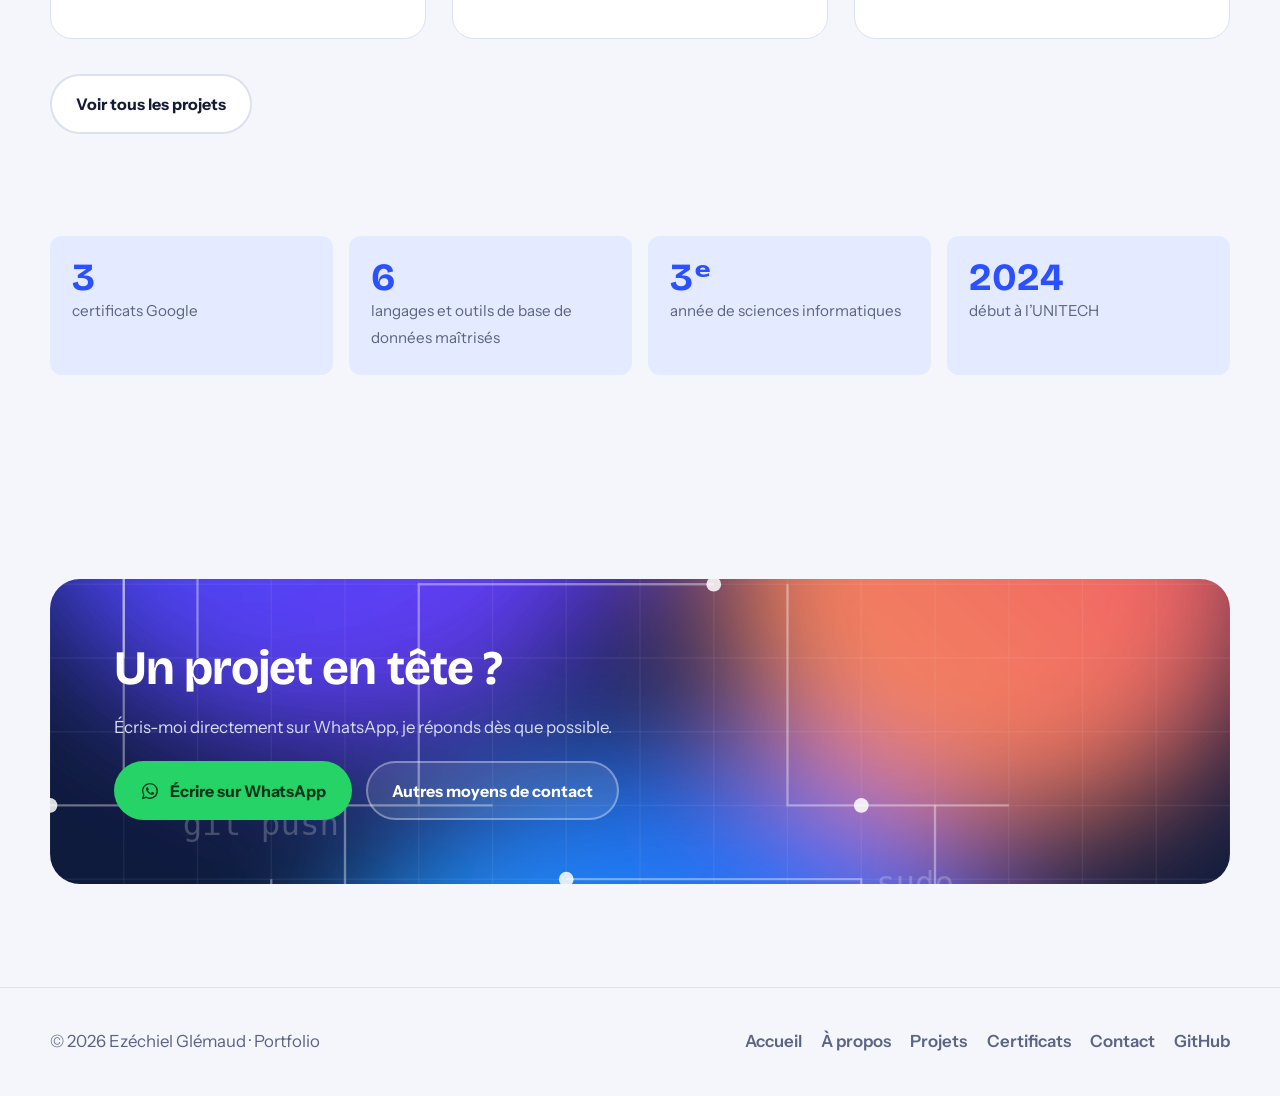
==== commit cc25dde8: "Corrige le bandeau de compétences" ====
--- a/index.html
+++ b/index.html
@@ -68,7 +68,6 @@
     <div class="btn-row reveal" style="margin-top:2.2rem"><a class="btn btn-ghost" href="projets.html">Voir tous les projets</a></div>
   </div>
 </section>
-
 <section style="padding-top:0">
   <div class="wrap">
     <div class="stats reveal">
--- a/css/style.css
+++ b/css/style.css
@@ -159,16 +159,12 @@
   font-family:var(--font-display);font-size:1.5rem;font-weight:700;
   white-space:nowrap;color:var(--muted);padding-right:3rem;
 }
-.marquee span::after{content:"";margin-left:3rem;color:var(--red)}
+.marquee span::after{content:"\2726";margin-left:3rem;color:var(--red)}
 @keyframes scroll{to{transform:translateX(-50%)}}
 
 @media (hover:hover){
   .marquee:hover .marquee-track{animation-play-state:paused}
 }
-
-.marquee span{font-family:var(--font-display);font-size:1.5rem;font-weight:700;white-space:nowrap;color:var(--muted)}
-.marquee span::after{margin-left:3rem;color:var(--red)}
-@keyframes scroll{to{transform:translateX(-50%)}}
 
 /* ---------- cartes & grilles ---------- */
 .card{background:var(--card);border:1px solid var(--line);border-radius:var(--radius);padding:1.8rem}
@@ -351,7 +347,6 @@
   .brand span{display:none}
 }
 
-
 @media (prefers-reduced-motion:reduce){
   *,*::before,*::after{animation:none!important;transition:none!important;scroll-behavior:auto!important}
   .hero h1 .line span{transform:none}
@@ -359,6 +354,7 @@
   .reveal{opacity:1;transform:none}
 }
 
+/* Le bandeau reste en mouvement lent même si les animations sont réduites */
 @media (prefers-reduced-motion:reduce){
   .marquee-track{animation:scroll 60s linear infinite!important}
 }
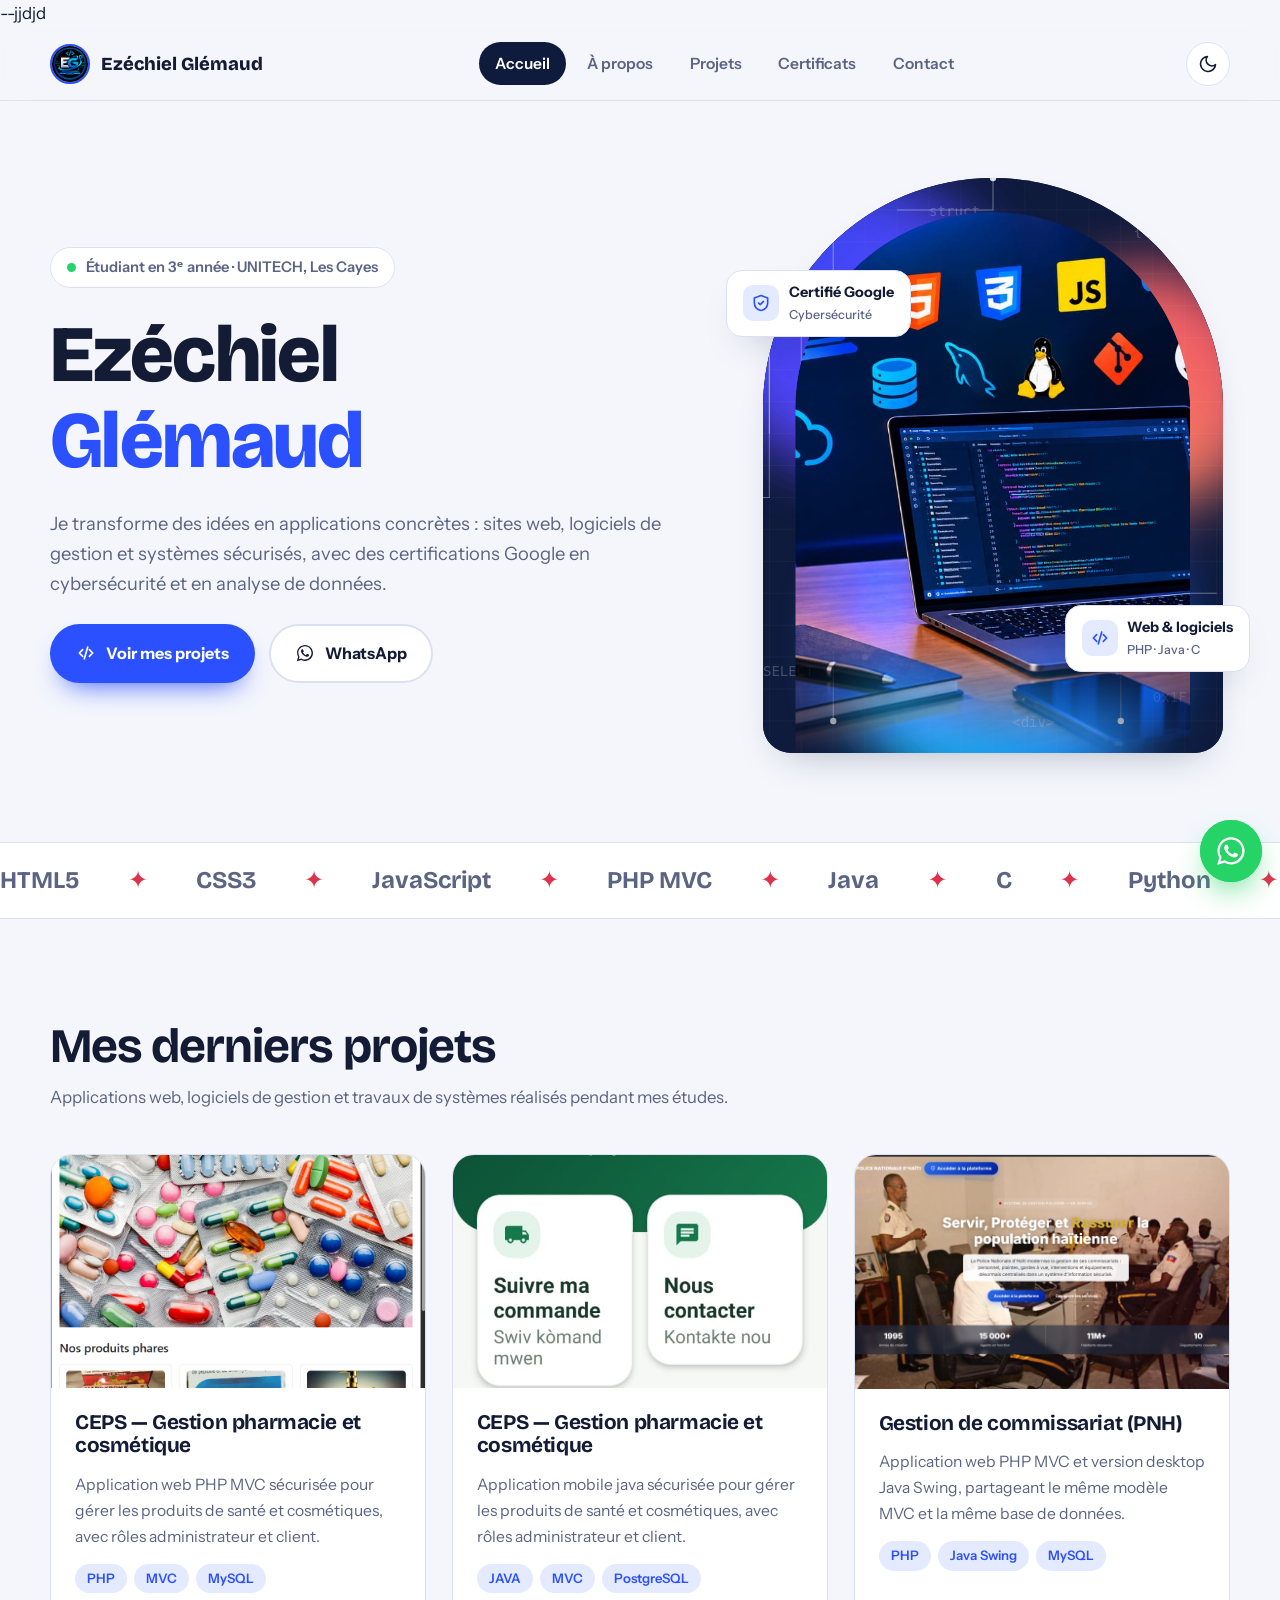
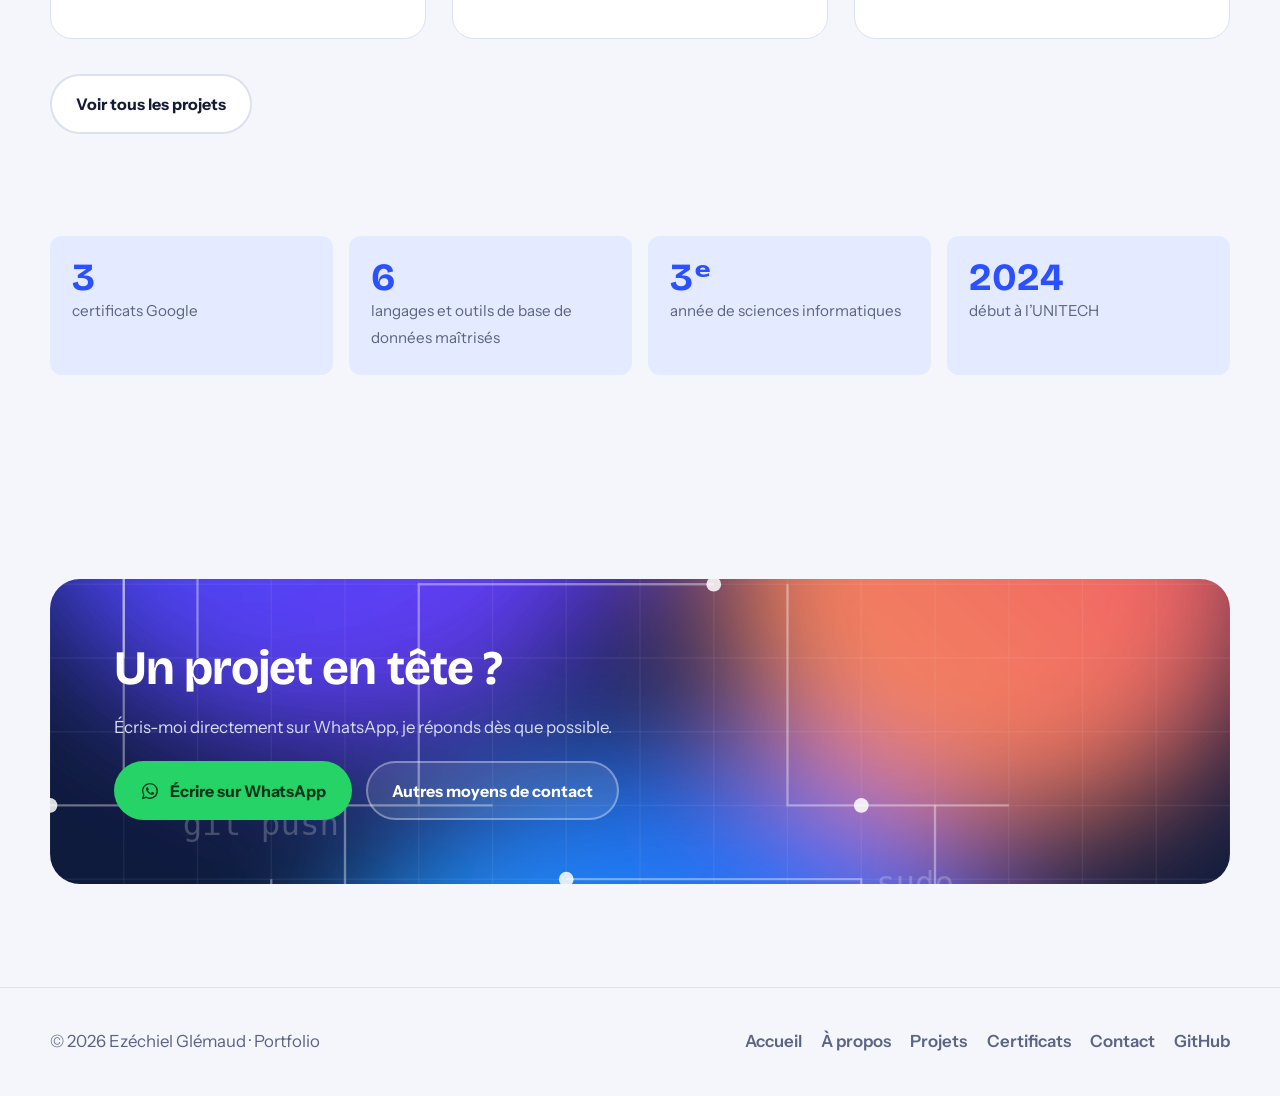
==== commit ce6409fa: "jssk" ====
--- a/index.html
+++ b/index.html
@@ -13,6 +13,7 @@
 <link rel="stylesheet" href="css/style.css">
 <script>try{var t=localStorage.getItem('theme');if(t)document.documentElement.setAttribute('data-theme',t)}catch(e){}</script>
 </head>
+--jjdjd
 <body>
 <div class="progress" aria-hidden="true"><span></span></div>
 <a class="sr-only" href="#main">Aller au contenu</a>
@@ -54,7 +55,7 @@
     </div>
   </div>
 </section>
---va faire foutre
+
 
 <div class="marquee" aria-hidden="true"><div class="marquee-track"><span>HTML5</span><span>CSS3</span><span>JavaScript</span><span>PHP MVC</span><span>Java</span><span>C</span><span>Python</span><span>MySQL</span><span>Linux</span><span>Cybersécurité</span><span>Git &amp; GitHub</span></div></div>
 
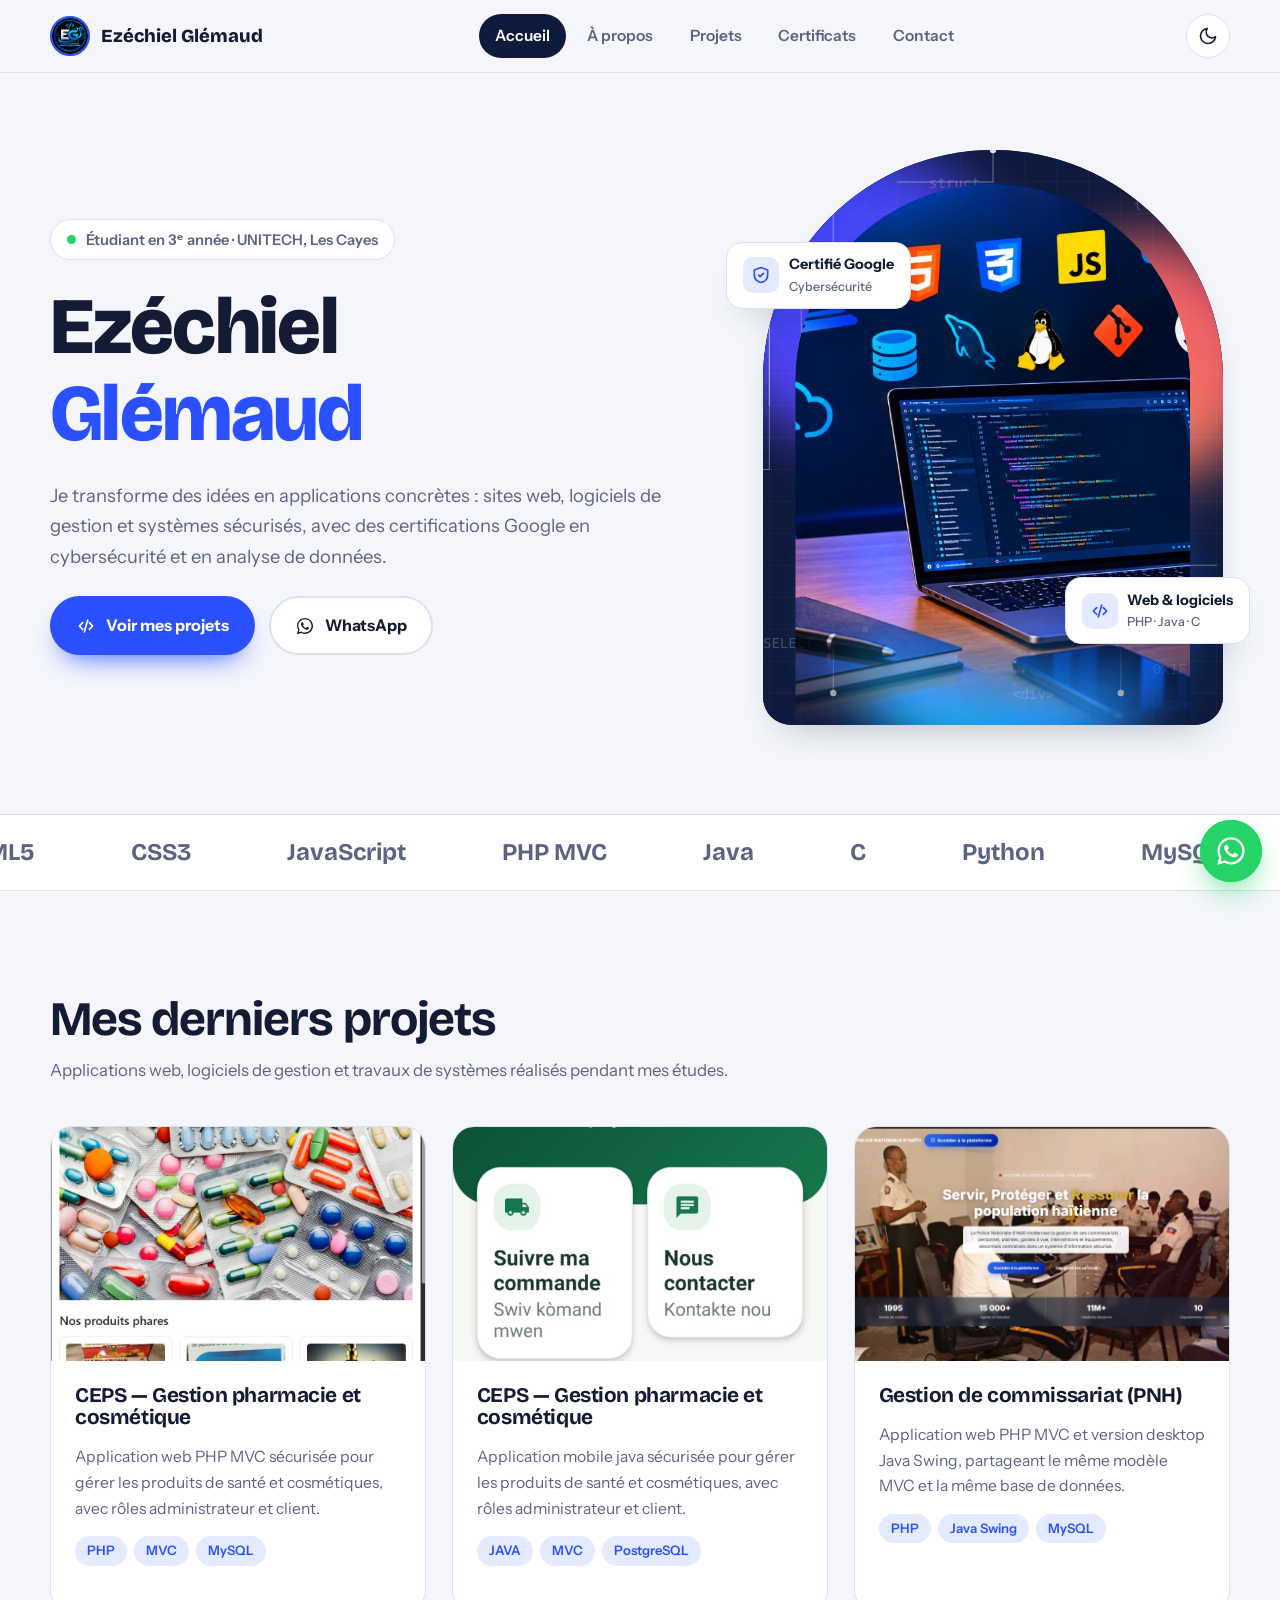
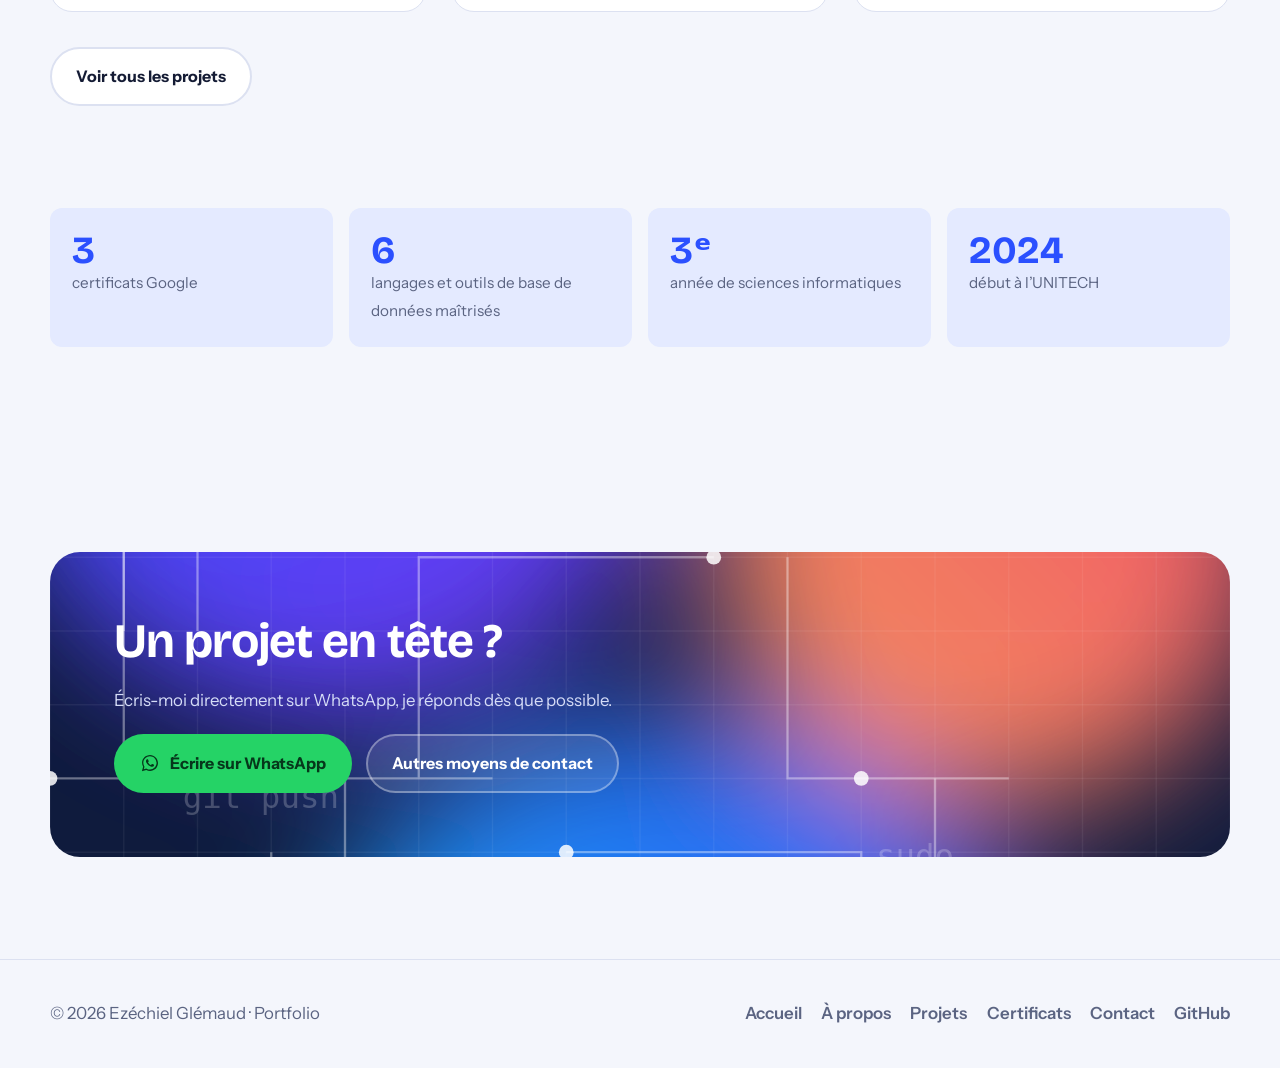
==== commit 8f7028ea: "hjdiid" ====
--- a/index.html
+++ b/index.html
@@ -13,7 +13,6 @@
 <link rel="stylesheet" href="css/style.css">
 <script>try{var t=localStorage.getItem('theme');if(t)document.documentElement.setAttribute('data-theme',t)}catch(e){}</script>
 </head>
---jjdjd
 <body>
 <div class="progress" aria-hidden="true"><span></span></div>
 <a class="sr-only" href="#main">Aller au contenu</a>
--- a/css/style.css
+++ b/css/style.css
@@ -154,17 +154,11 @@
 
 /* ---------- bandeau compétences ---------- */
 .marquee{border-block:1px solid var(--line);overflow:hidden;padding:1.1rem 0;background:var(--card)}
-.marquee-track{display:flex;width:max-content;animation:scroll 32s linear infinite}
-.marquee span{
-  font-family:var(--font-display);font-size:1.5rem;font-weight:700;
-  white-space:nowrap;color:var(--muted);padding-right:3rem;
-}
-.marquee span::after{content:"\2726";margin-left:3rem;color:var(--red)}
+.marquee-track{display:flex;gap:3rem;width:max-content;animation:scroll 32s linear infinite}
+.marquee:hover .marquee-track{animation-play-state:paused}
+.marquee span{font-family:var(--font-display);font-size:1.5rem;font-weight:700;white-space:nowrap;color:var(--muted)}
+.marquee span::after{content:"";margin-left:3rem;color:var(--red)}
 @keyframes scroll{to{transform:translateX(-50%)}}
-
-@media (hover:hover){
-  .marquee:hover .marquee-track{animation-play-state:paused}
-}
 
 /* ---------- cartes & grilles ---------- */
 .card{background:var(--card);border:1px solid var(--line);border-radius:var(--radius);padding:1.8rem}
@@ -353,8 +347,3 @@
   .hero-copy > *{opacity:1}
   .reveal{opacity:1;transform:none}
 }
-
-/* Le bandeau reste en mouvement lent même si les animations sont réduites */
-@media (prefers-reduced-motion:reduce){
-  .marquee-track{animation:scroll 60s linear infinite!important}
-}
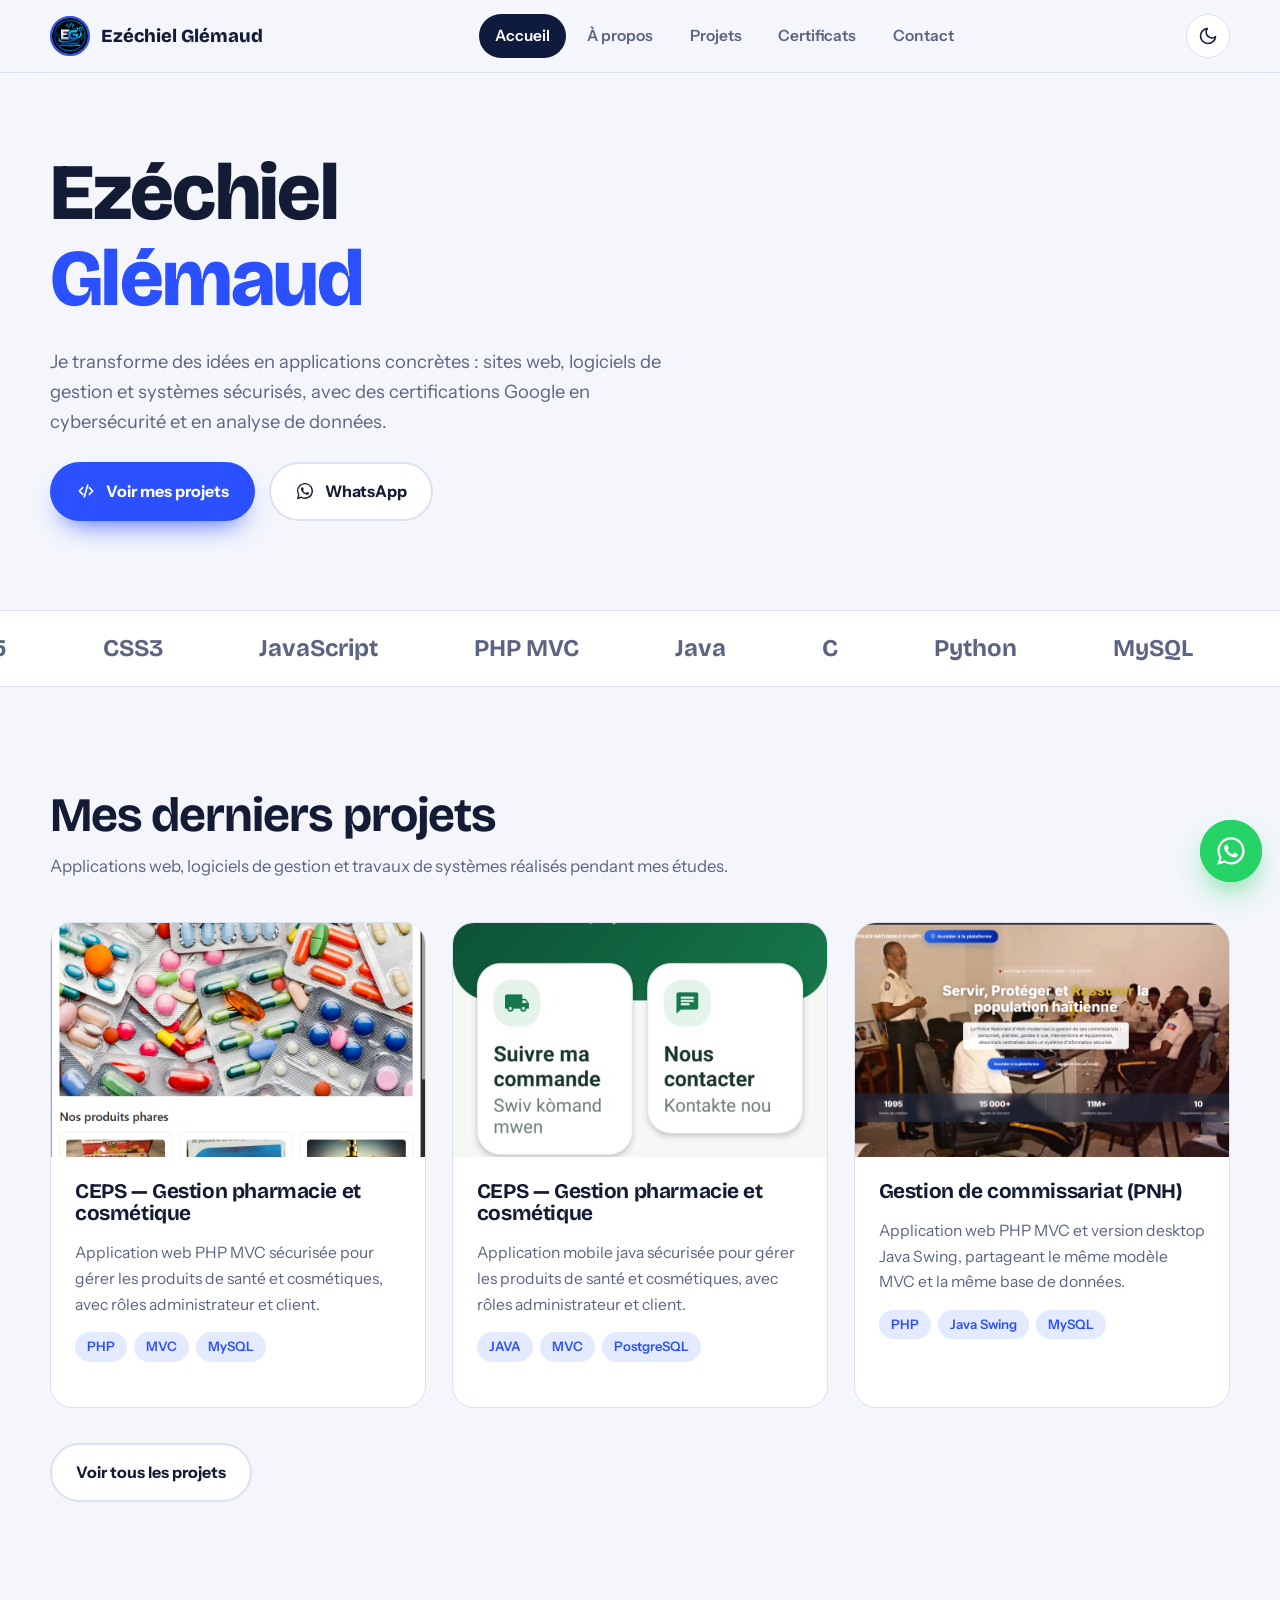
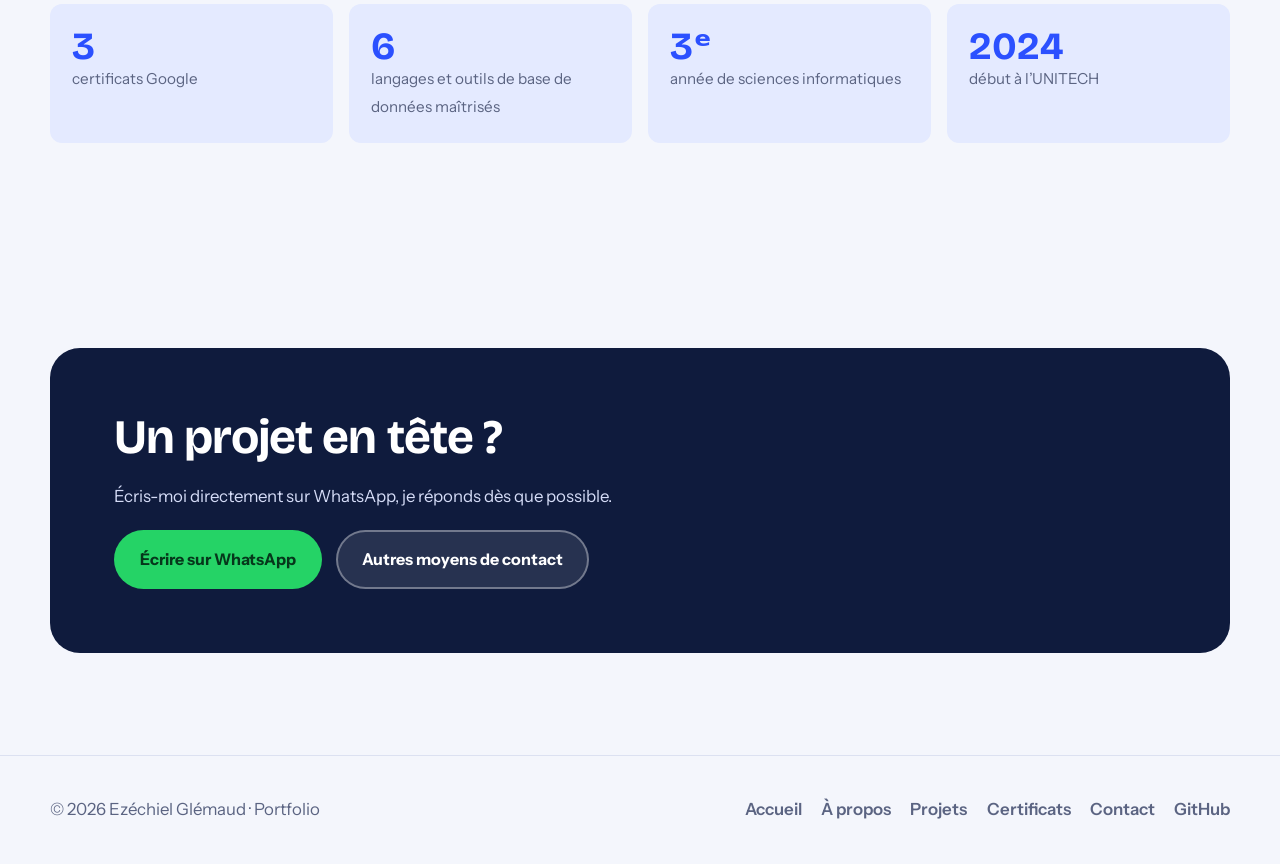
==== commit f0809bf4: "siddsi" ====
--- a/index.html
+++ b/index.html
@@ -36,7 +36,7 @@
 <section class="hero">
   <div class="wrap hero-grid">
     <div class="hero-copy">
-      <p class="hero-status"><i></i>Étudiant en 3ᵉ année · UNITECH, Les Cayes</p>
+     
       <h1 class="hero-title"><span class="line"><span>Ezéchiel</span></span><span class="line"><span>Glémaud</span></span></h1>
       <p class="hero-lead">Je transforme des idées en applications concrètes : sites web, logiciels de gestion et systèmes sécurisés, avec des certifications Google en cybersécurité et en analyse de données.</p>
       <div class="btn-row">
@@ -44,14 +44,10 @@
         <a class="btn btn-ghost" data-link="whatsapp" href="#"><svg viewBox="0 0 32 32" fill="currentColor" aria-hidden="true"><path d="M16.04 3C9 3 3.28 8.72 3.28 15.76c0 2.25.59 4.45 1.71 6.38L3 29l7.05-1.85a12.74 12.74 0 0 0 6 1.53h.01c7.04 0 12.76-5.72 12.76-12.76C28.82 8.88 23.08 3 16.04 3Zm0 23.5h-.01a10.6 10.6 0 0 1-5.4-1.48l-.39-.23-4.18 1.1 1.12-4.07-.25-.42a10.57 10.57 0 0 1-1.62-5.64c0-5.85 4.76-10.6 10.62-10.6 2.84 0 5.5 1.1 7.5 3.1a10.52 10.52 0 0 1 3.1 7.5c0 5.85-4.77 10.74-10.49 10.74Zm5.82-7.94c-.32-.16-1.89-.93-2.18-1.04-.29-.11-.5-.16-.71.16-.21.32-.82 1.04-1 1.25-.19.21-.37.24-.69.08-.32-.16-1.35-.5-2.57-1.59-.95-.85-1.59-1.9-1.78-2.22-.19-.32-.02-.49.14-.65.14-.14.32-.37.48-.56.16-.19.21-.32.32-.53.11-.21.05-.4-.03-.56-.08-.16-.71-1.72-.98-2.35-.26-.62-.52-.53-.71-.54h-.61c-.21 0-.56.08-.85.4-.29.32-1.11 1.09-1.11 2.66s1.14 3.09 1.3 3.3c.16.21 2.24 3.42 5.43 4.8.76.33 1.35.52 1.81.67.76.24 1.45.21 2 .13.61-.09 1.89-.77 2.15-1.52.27-.75.27-1.39.19-1.52-.08-.13-.29-.21-.61-.37Z"/></svg>WhatsApp</a>
       </div>
     </div>
-    <div class="hero-visual">
-      <div class="hero-card">
-        <img class="art" src="images/art/hero-art.svg" alt="">
-        <img class="photo" src="images/art/accueil.jpeg" alt="informaticien">
-      </div>
-      <div class="float-chip chip-a"><span class="dot"><svg viewBox="0 0 24 24" fill="none" stroke="currentColor" stroke-width="2" stroke-linecap="round" stroke-linejoin="round" aria-hidden="true"><path d="M12 3l8 3v6c0 5-3.5 8-8 9-4.5-1-8-4-8-9V6l8-3Z"/><path d="m9 12 2 2 4-4"/></svg></span><span>Certifié Google<small>Cybersécurité</small></span></div>
-      <div class="float-chip chip-b"><span class="dot"><svg viewBox="0 0 24 24" fill="none" stroke="currentColor" stroke-width="2" stroke-linecap="round" stroke-linejoin="round" aria-hidden="true"><path d="m8 8-4 4 4 4M16 8l4 4-4 4M14 5l-4 14"/></svg></span><span>Web &amp; logiciels<small>PHP · Java · C</small></span></div>
-    </div>
+    
+      
+    
+      
   </div>
 </section>
 
@@ -84,7 +80,7 @@
       <h2>Un projet en tête ?</h2>
       <p>Écris-moi directement sur WhatsApp, je réponds dès que possible.</p>
       <div class="btn-row">
-        <a class="btn btn-wa" data-link="whatsapp" href="#"><svg viewBox="0 0 32 32" fill="currentColor" aria-hidden="true"><path d="M16.04 3C9 3 3.28 8.72 3.28 15.76c0 2.25.59 4.45 1.71 6.38L3 29l7.05-1.85a12.74 12.74 0 0 0 6 1.53h.01c7.04 0 12.76-5.72 12.76-12.76C28.82 8.88 23.08 3 16.04 3Zm0 23.5h-.01a10.6 10.6 0 0 1-5.4-1.48l-.39-.23-4.18 1.1 1.12-4.07-.25-.42a10.57 10.57 0 0 1-1.62-5.64c0-5.85 4.76-10.6 10.62-10.6 2.84 0 5.5 1.1 7.5 3.1a10.52 10.52 0 0 1 3.1 7.5c0 5.85-4.77 10.74-10.49 10.74Zm5.82-7.94c-.32-.16-1.89-.93-2.18-1.04-.29-.11-.5-.16-.71.16-.21.32-.82 1.04-1 1.25-.19.21-.37.24-.69.08-.32-.16-1.35-.5-2.57-1.59-.95-.85-1.59-1.9-1.78-2.22-.19-.32-.02-.49.14-.65.14-.14.32-.37.48-.56.16-.19.21-.32.32-.53.11-.21.05-.4-.03-.56-.08-.16-.71-1.72-.98-2.35-.26-.62-.52-.53-.71-.54h-.61c-.21 0-.56.08-.85.4-.29.32-1.11 1.09-1.11 2.66s1.14 3.09 1.3 3.3c.16.21 2.24 3.42 5.43 4.8.76.33 1.35.52 1.81.67.76.24 1.45.21 2 .13.61-.09 1.89-.77 2.15-1.52.27-.75.27-1.39.19-1.52-.08-.13-.29-.21-.61-.37Z"/></svg>Écrire sur WhatsApp</a>
+        <a class="btn btn-wa" data-link="whatsapp" href="#"><fill="currentColor" aria-hidden="true"></svg>Écrire sur WhatsApp</a>
         <a class="btn btn-ghost" href="contact.html">Autres moyens de contact</a>
       </div>
     </div>
--- a/css/style.css
+++ b/css/style.css
@@ -264,7 +264,7 @@
 /* ---------- bandeau appel à l'action ---------- */
 .cta{
   position:relative;overflow:hidden;border-radius:calc(var(--radius) + 8px);padding:clamp(2rem,6vw,4rem);
-  color:#fff;background:var(--ink) url(../images/art/hero-art.svg) center/cover;
+  color:#fff;background:var(--ink)  center/cover;
   display:grid;gap:1.2rem;justify-items:start;
 }
 .cta p{color:#D5DCF7}
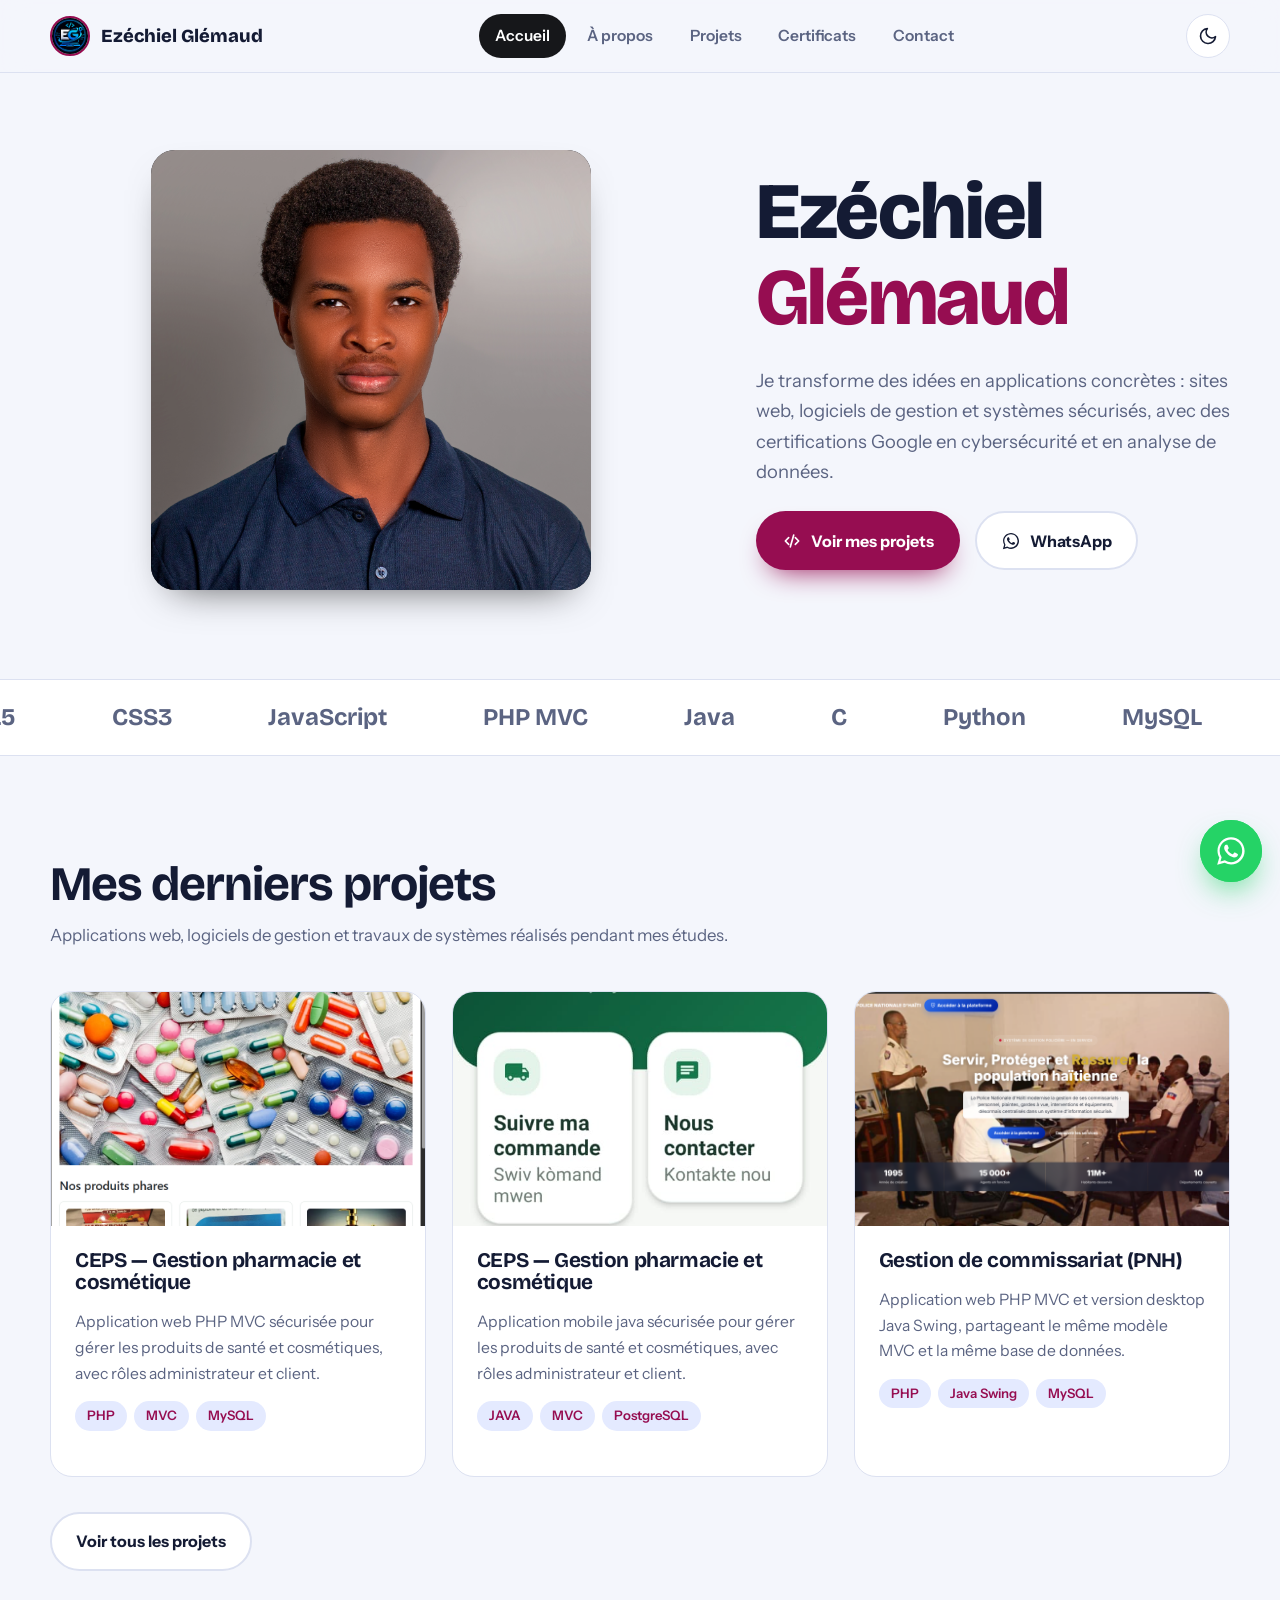
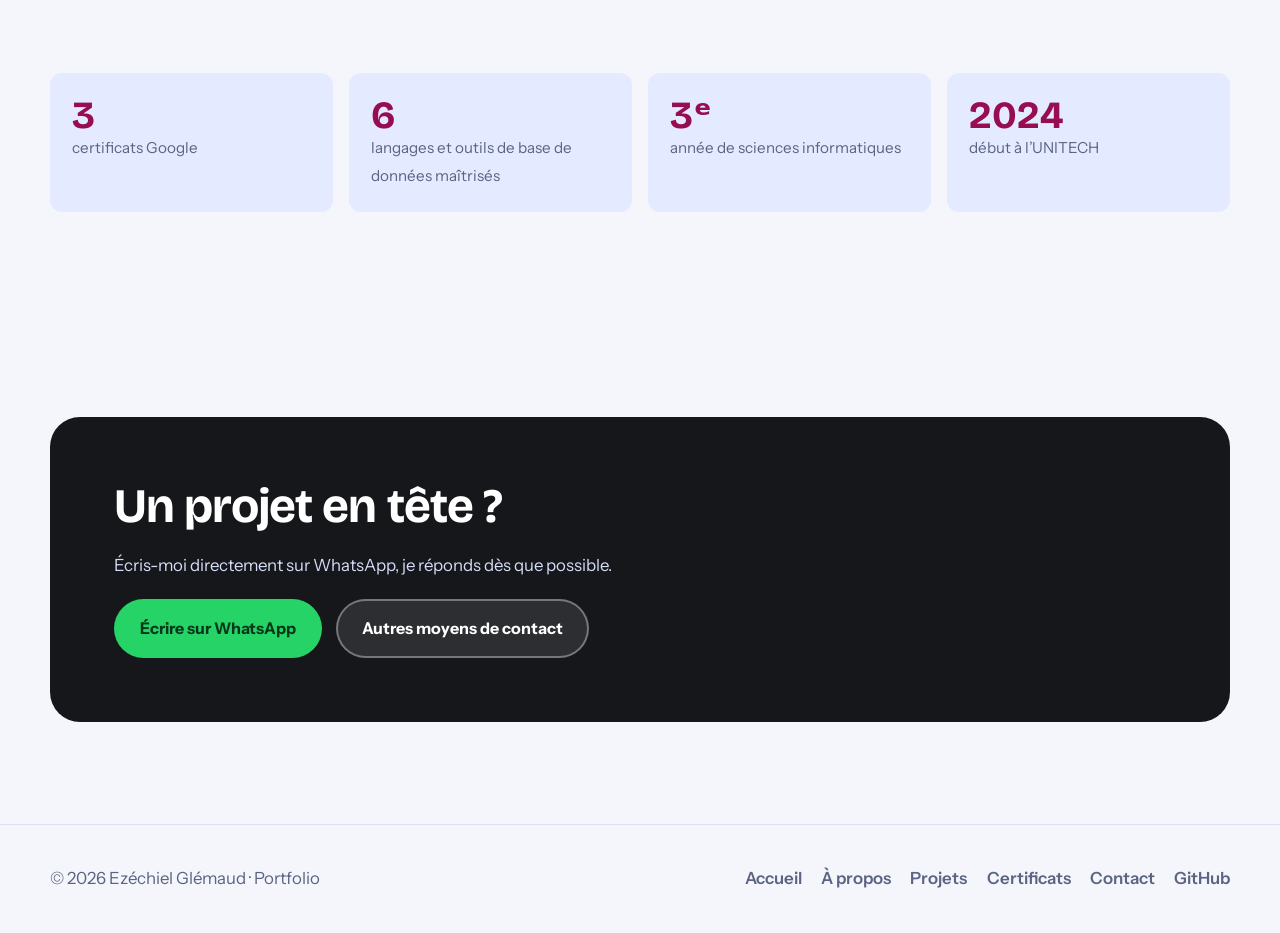
==== commit 7fb10709: "jsiwwiw" ====
--- a/index.html
+++ b/index.html
@@ -35,14 +35,22 @@
 
 <section class="hero">
   <div class="wrap hero-grid">
+    <div class="hero-visual">
+  <div class="hero-card">
+    <img class="photo" src="images/art/foto.jpeg" alt="Portrait d'Ezéchiel Glémaud">
+  </div>
+</div>
     <div class="hero-copy">
      
       <h1 class="hero-title"><span class="line"><span>Ezéchiel</span></span><span class="line"><span>Glémaud</span></span></h1>
+      
+      
       <p class="hero-lead">Je transforme des idées en applications concrètes : sites web, logiciels de gestion et systèmes sécurisés, avec des certifications Google en cybersécurité et en analyse de données.</p>
       <div class="btn-row">
         <a class="btn btn-primary" href="projets.html"><svg viewBox="0 0 24 24" fill="none" stroke="currentColor" stroke-width="2" stroke-linecap="round" stroke-linejoin="round" aria-hidden="true"><path d="m8 8-4 4 4 4M16 8l4 4-4 4M14 5l-4 14"/></svg>Voir mes projets</a>
         <a class="btn btn-ghost" data-link="whatsapp" href="#"><svg viewBox="0 0 32 32" fill="currentColor" aria-hidden="true"><path d="M16.04 3C9 3 3.28 8.72 3.28 15.76c0 2.25.59 4.45 1.71 6.38L3 29l7.05-1.85a12.74 12.74 0 0 0 6 1.53h.01c7.04 0 12.76-5.72 12.76-12.76C28.82 8.88 23.08 3 16.04 3Zm0 23.5h-.01a10.6 10.6 0 0 1-5.4-1.48l-.39-.23-4.18 1.1 1.12-4.07-.25-.42a10.57 10.57 0 0 1-1.62-5.64c0-5.85 4.76-10.6 10.62-10.6 2.84 0 5.5 1.1 7.5 3.1a10.52 10.52 0 0 1 3.1 7.5c0 5.85-4.77 10.74-10.49 10.74Zm5.82-7.94c-.32-.16-1.89-.93-2.18-1.04-.29-.11-.5-.16-.71.16-.21.32-.82 1.04-1 1.25-.19.21-.37.24-.69.08-.32-.16-1.35-.5-2.57-1.59-.95-.85-1.59-1.9-1.78-2.22-.19-.32-.02-.49.14-.65.14-.14.32-.37.48-.56.16-.19.21-.32.32-.53.11-.21.05-.4-.03-.56-.08-.16-.71-1.72-.98-2.35-.26-.62-.52-.53-.71-.54h-.61c-.21 0-.56.08-.85.4-.29.32-1.11 1.09-1.11 2.66s1.14 3.09 1.3 3.3c.16.21 2.24 3.42 5.43 4.8.76.33 1.35.52 1.81.67.76.24 1.45.21 2 .13.61-.09 1.89-.77 2.15-1.52.27-.75.27-1.39.19-1.52-.08-.13-.29-.21-.61-.37Z"/></svg>WhatsApp</a>
       </div>
+      
     </div>
     
       
--- a/css/style.css
+++ b/css/style.css
@@ -3,8 +3,8 @@
    Tokens → base → layout → composants → pages → responsive
    ========================================================== */
 :root{
-  --ink:#0F1B3D;
-  --cobalt:#2B50FF;
+  --ink:#16171a;
+  --cobalt:#960d51;
   --cobalt-soft:#E4EAFF;
   --red:#E0314B;
   --bg:#F4F6FC;
@@ -20,12 +20,12 @@
   --wrap:1180px;
 }
 [data-theme="dark"]{
-  --bg:#0A1128;
-  --card:#121C3D;
+  --bg:#151618;
+  --card:#17181a;
   --text:#EAEFFF;
   --muted:#9AA6CC;
-  --line:#22305F;
-  --cobalt-soft:#1A2858;
+  --line:#960d51;
+  --cobalt-soft:#17171a;
   --shadow:0 18px 40px -22px rgba(0,0,0,.7);
 }
 
@@ -347,3 +347,52 @@
   .hero-copy > *{opacity:1}
   .reveal{opacity:1;transform:none}
 }
+
+
+
+
+.hero-grid{
+  display:grid;
+  grid-template-columns:1.15fr .85fr;   /* texte | image */
+  gap:clamp(2rem,5vw,4.5rem);
+  align-items:center;
+}
+
+
+/* tablette et téléphone : l'image passe au-dessus du texte */
+@media (max-width:860px){
+  .hero-grid{grid-template-columns:1fr}
+  .hero-visual{order:-1;width:min(78%,380px)}
+}
+
+
+.hero-visual{
+  position:relative;
+  justify-self:center;
+  width:min(100%,440px);
+  aspect-ratio:1 / 1;              /* carré parfait */
+}
+.hero-card{
+  position:absolute;
+  inset:0;
+  border-radius:24px;              /* coins arrondis ; mets 0 pour des angles droits */
+  overflow:hidden;
+  background:#15161a;
+  box-shadow:0 18px 40px -22px rgba(0,0,0,.7);
+}
+.hero-card .art{
+  position:absolute;inset:0;
+  width:100%;height:100%;
+  object-fit:cover;
+}
+.hero-card .photo{
+  position:absolute;
+  inset:0;
+  width:100%;height:100%;
+  transform:none;
+  object-fit:cover;
+  object-position:50% 12%;         /* garde le visage dans le carré */
+  border-radius:0;
+  -webkit-mask-image:none;
+  mask-image:none;
+}
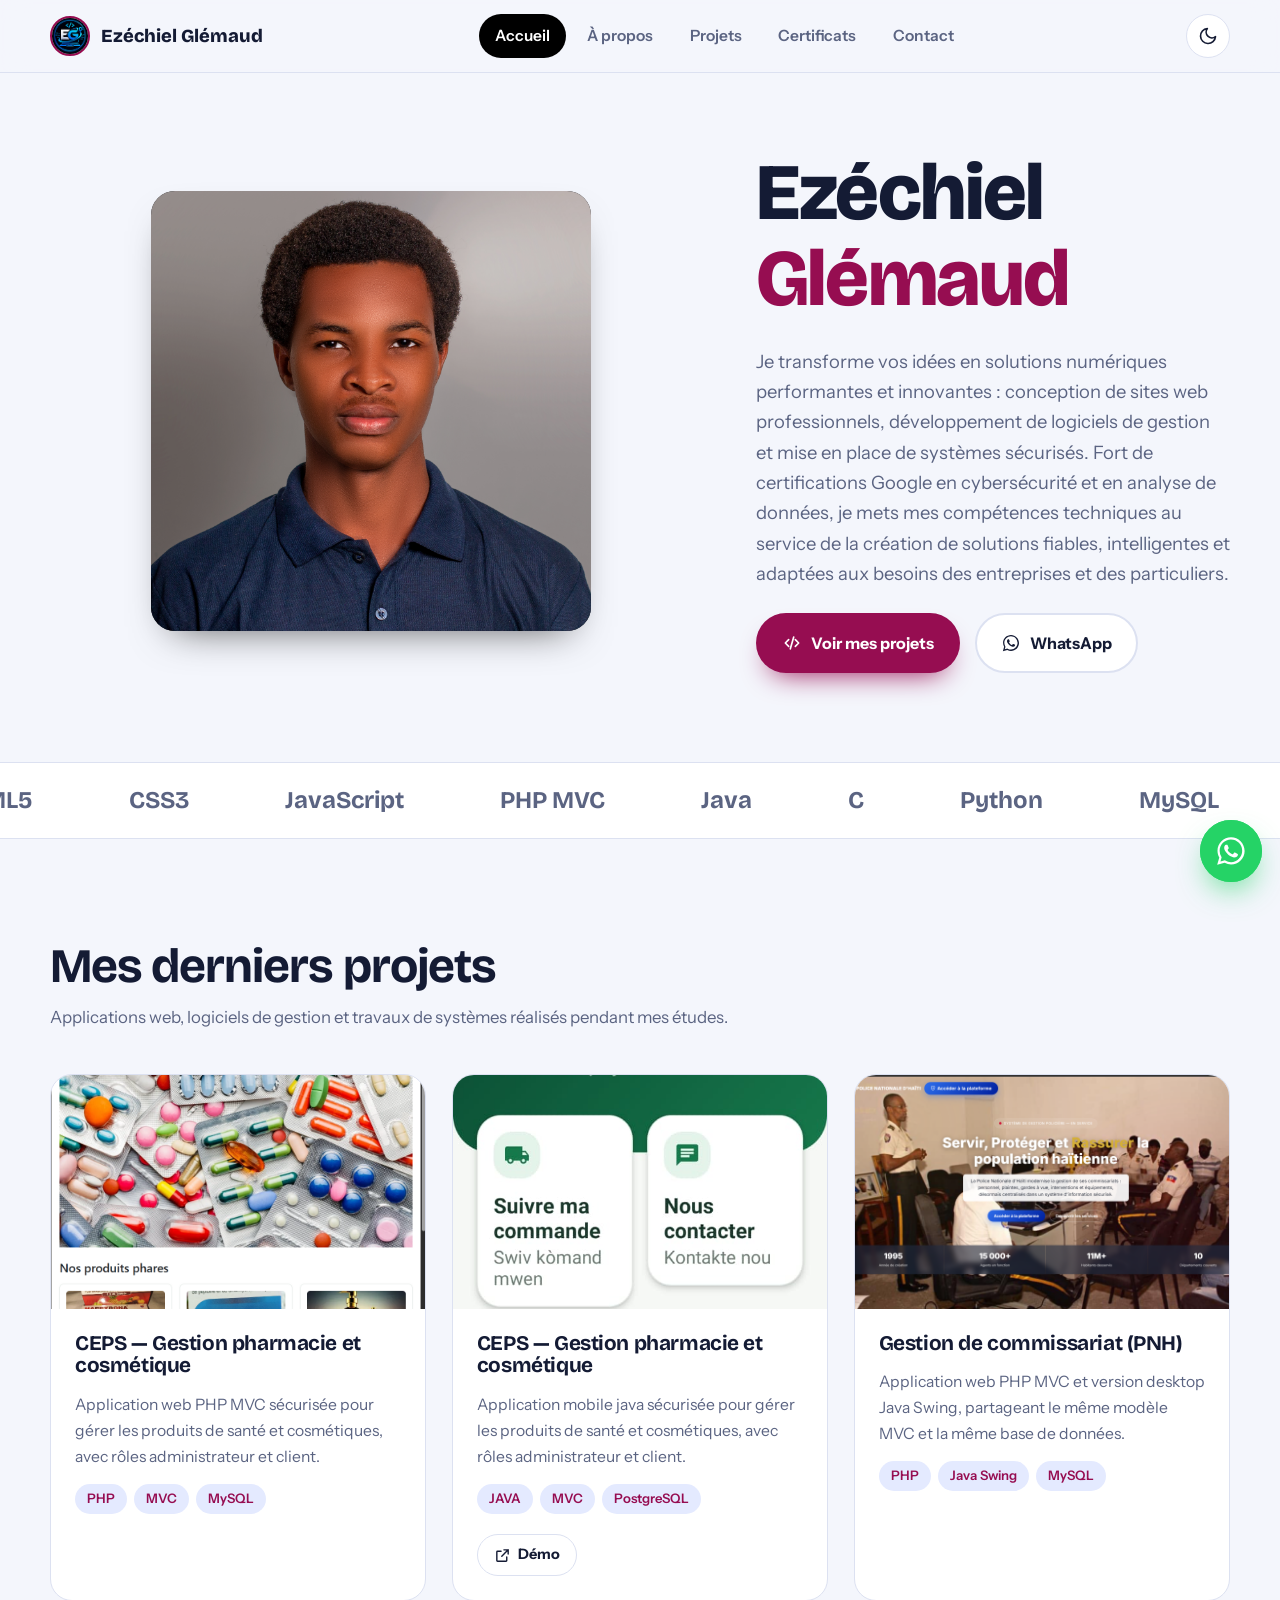
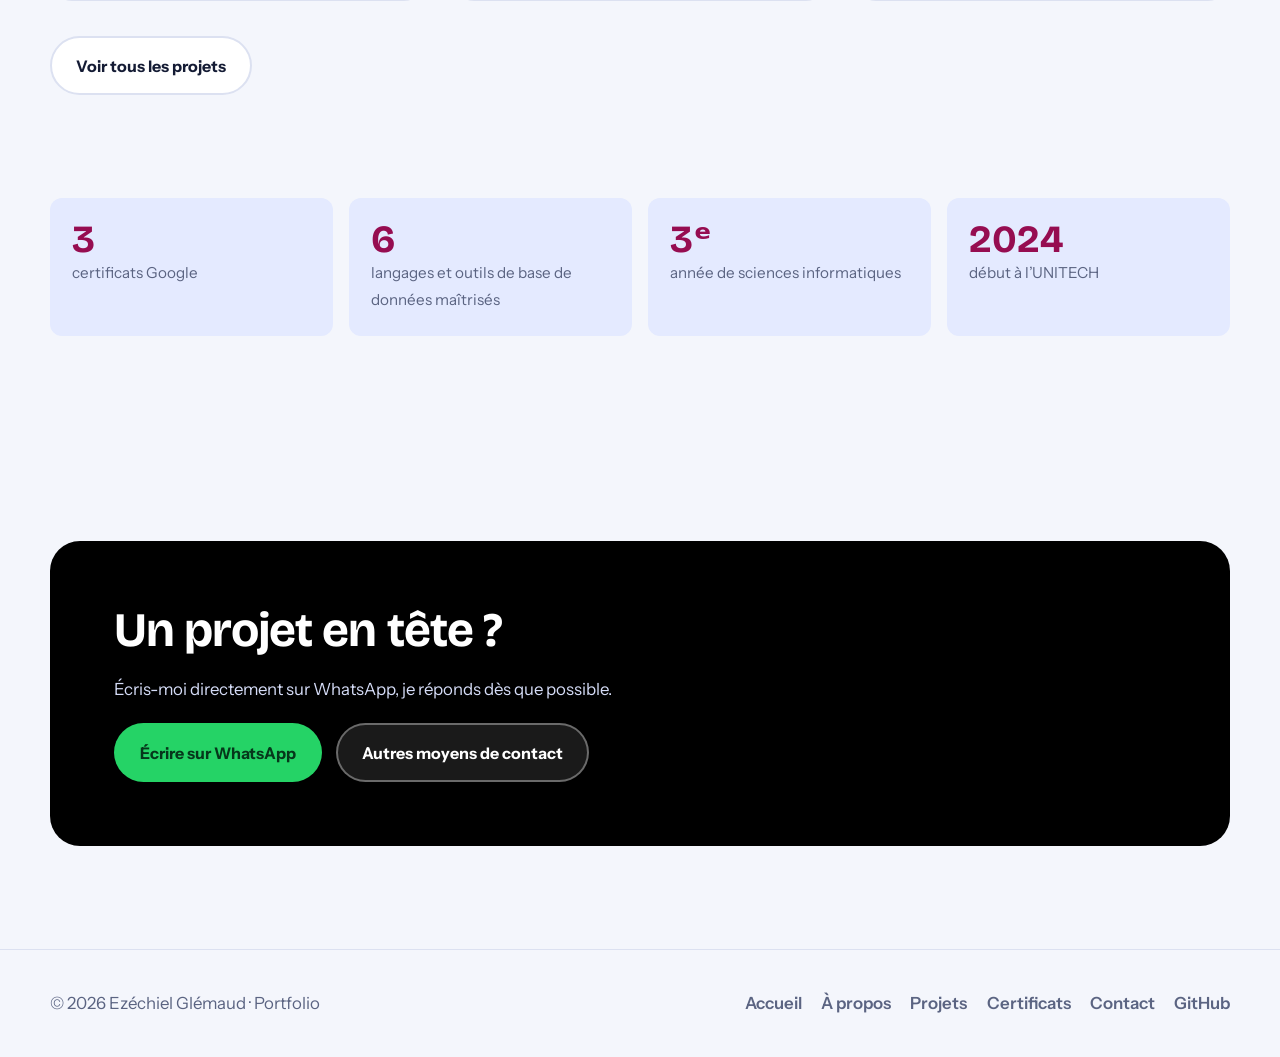
==== commit 74b8982a: "isiusus" ====
--- a/index.html
+++ b/index.html
@@ -45,7 +45,7 @@
       <h1 class="hero-title"><span class="line"><span>Ezéchiel</span></span><span class="line"><span>Glémaud</span></span></h1>
       
       
-      <p class="hero-lead">Je transforme des idées en applications concrètes : sites web, logiciels de gestion et systèmes sécurisés, avec des certifications Google en cybersécurité et en analyse de données.</p>
+      <p class="hero-lead">Je transforme vos idées en solutions numériques performantes et innovantes : conception de sites web professionnels, développement de logiciels de gestion et mise en place de systèmes sécurisés. Fort de certifications Google en cybersécurité et en analyse de données, je mets mes compétences techniques au service de la création de solutions fiables, intelligentes et adaptées aux besoins des entreprises et des particuliers.</p>
       <div class="btn-row">
         <a class="btn btn-primary" href="projets.html"><svg viewBox="0 0 24 24" fill="none" stroke="currentColor" stroke-width="2" stroke-linecap="round" stroke-linejoin="round" aria-hidden="true"><path d="m8 8-4 4 4 4M16 8l4 4-4 4M14 5l-4 14"/></svg>Voir mes projets</a>
         <a class="btn btn-ghost" data-link="whatsapp" href="#"><svg viewBox="0 0 32 32" fill="currentColor" aria-hidden="true"><path d="M16.04 3C9 3 3.28 8.72 3.28 15.76c0 2.25.59 4.45 1.71 6.38L3 29l7.05-1.85a12.74 12.74 0 0 0 6 1.53h.01c7.04 0 12.76-5.72 12.76-12.76C28.82 8.88 23.08 3 16.04 3Zm0 23.5h-.01a10.6 10.6 0 0 1-5.4-1.48l-.39-.23-4.18 1.1 1.12-4.07-.25-.42a10.57 10.57 0 0 1-1.62-5.64c0-5.85 4.76-10.6 10.62-10.6 2.84 0 5.5 1.1 7.5 3.1a10.52 10.52 0 0 1 3.1 7.5c0 5.85-4.77 10.74-10.49 10.74Zm5.82-7.94c-.32-.16-1.89-.93-2.18-1.04-.29-.11-.5-.16-.71.16-.21.32-.82 1.04-1 1.25-.19.21-.37.24-.69.08-.32-.16-1.35-.5-2.57-1.59-.95-.85-1.59-1.9-1.78-2.22-.19-.32-.02-.49.14-.65.14-.14.32-.37.48-.56.16-.19.21-.32.32-.53.11-.21.05-.4-.03-.56-.08-.16-.71-1.72-.98-2.35-.26-.62-.52-.53-.71-.54h-.61c-.21 0-.56.08-.85.4-.29.32-1.11 1.09-1.11 2.66s1.14 3.09 1.3 3.3c.16.21 2.24 3.42 5.43 4.8.76.33 1.35.52 1.81.67.76.24 1.45.21 2 .13.61-.09 1.89-.77 2.15-1.52.27-.75.27-1.39.19-1.52-.08-.13-.29-.21-.61-.37Z"/></svg>WhatsApp</a>
--- a/css/style.css
+++ b/css/style.css
@@ -3,7 +3,7 @@
    Tokens → base → layout → composants → pages → responsive
    ========================================================== */
 :root{
-  --ink:#16171a;
+  --ink:black;
   --cobalt:#960d51;
   --cobalt-soft:#E4EAFF;
   --red:#E0314B;
@@ -23,7 +23,7 @@
   --bg:#151618;
   --card:#17181a;
   --text:#EAEFFF;
-  --muted:#9AA6CC;
+  --muted:#EAEFFF;
   --line:#960d51;
   --cobalt-soft:#17171a;
   --shadow:0 18px 40px -22px rgba(0,0,0,.7);
